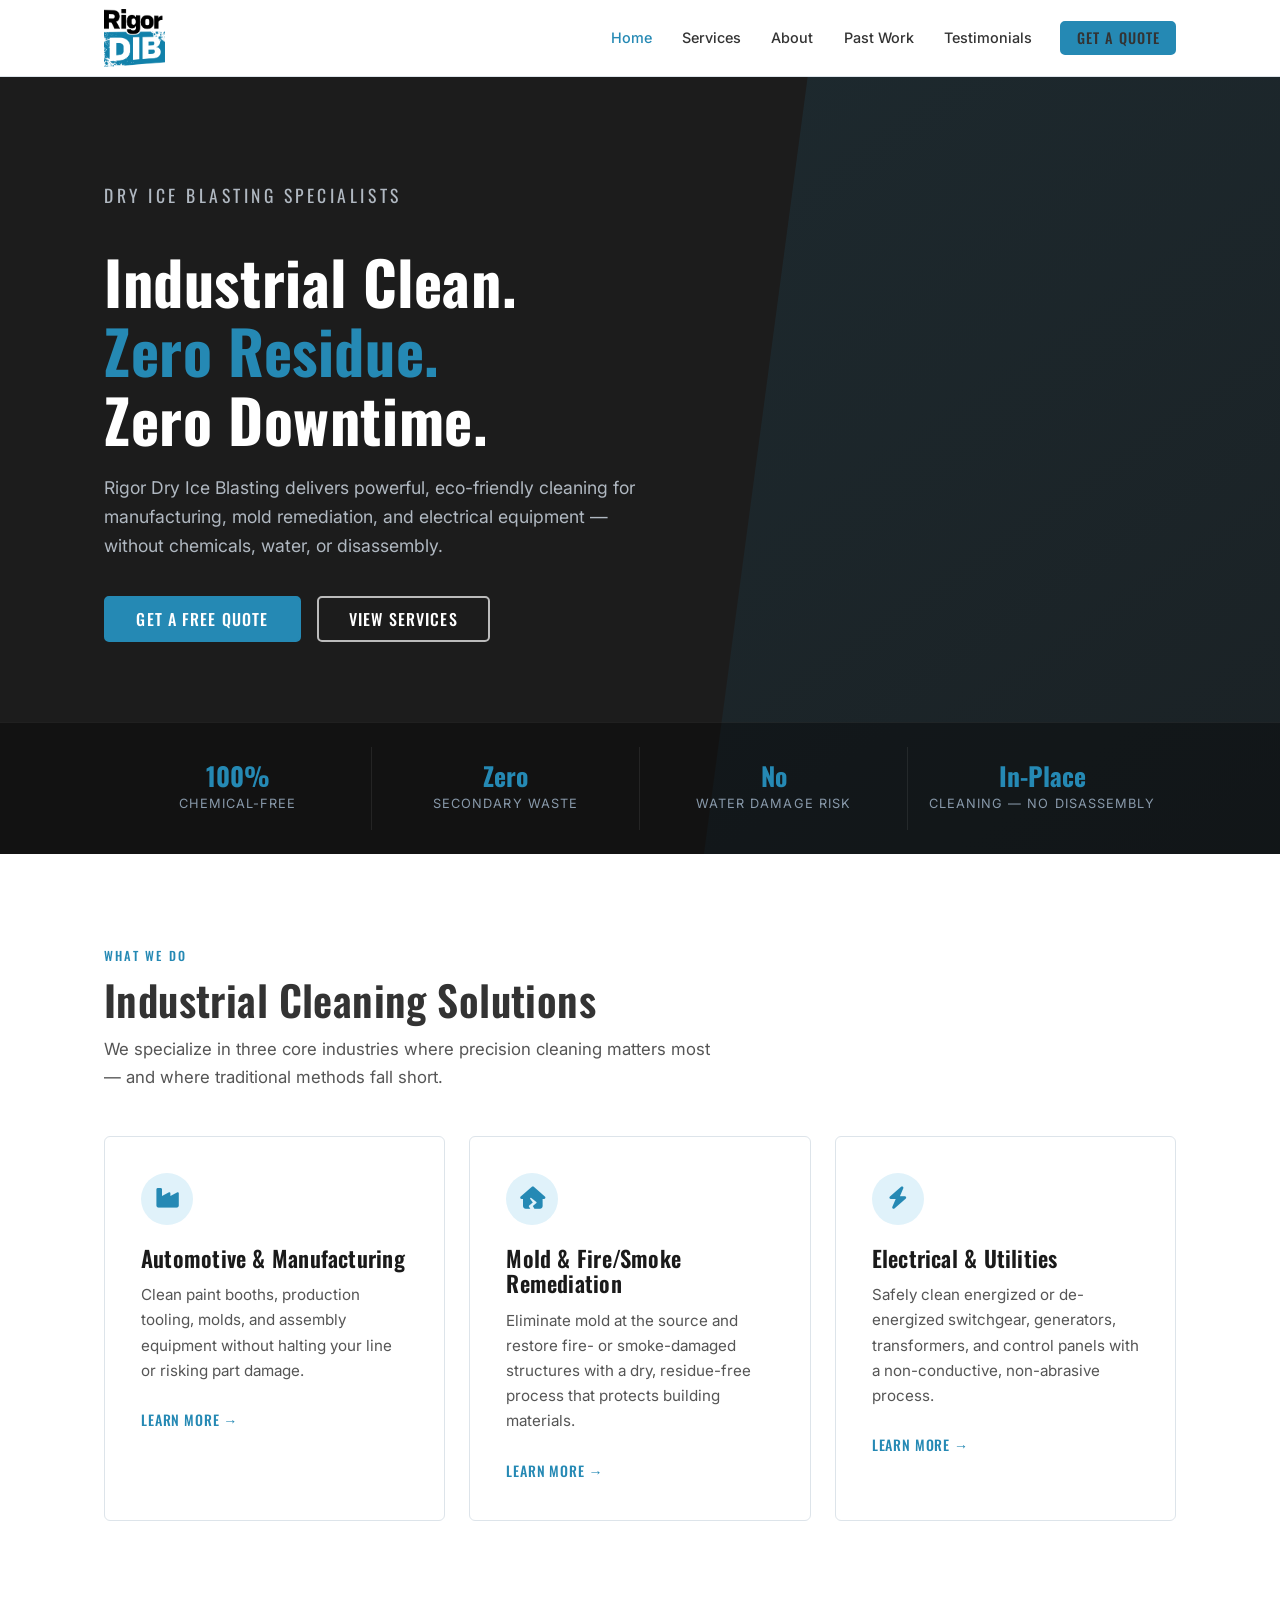
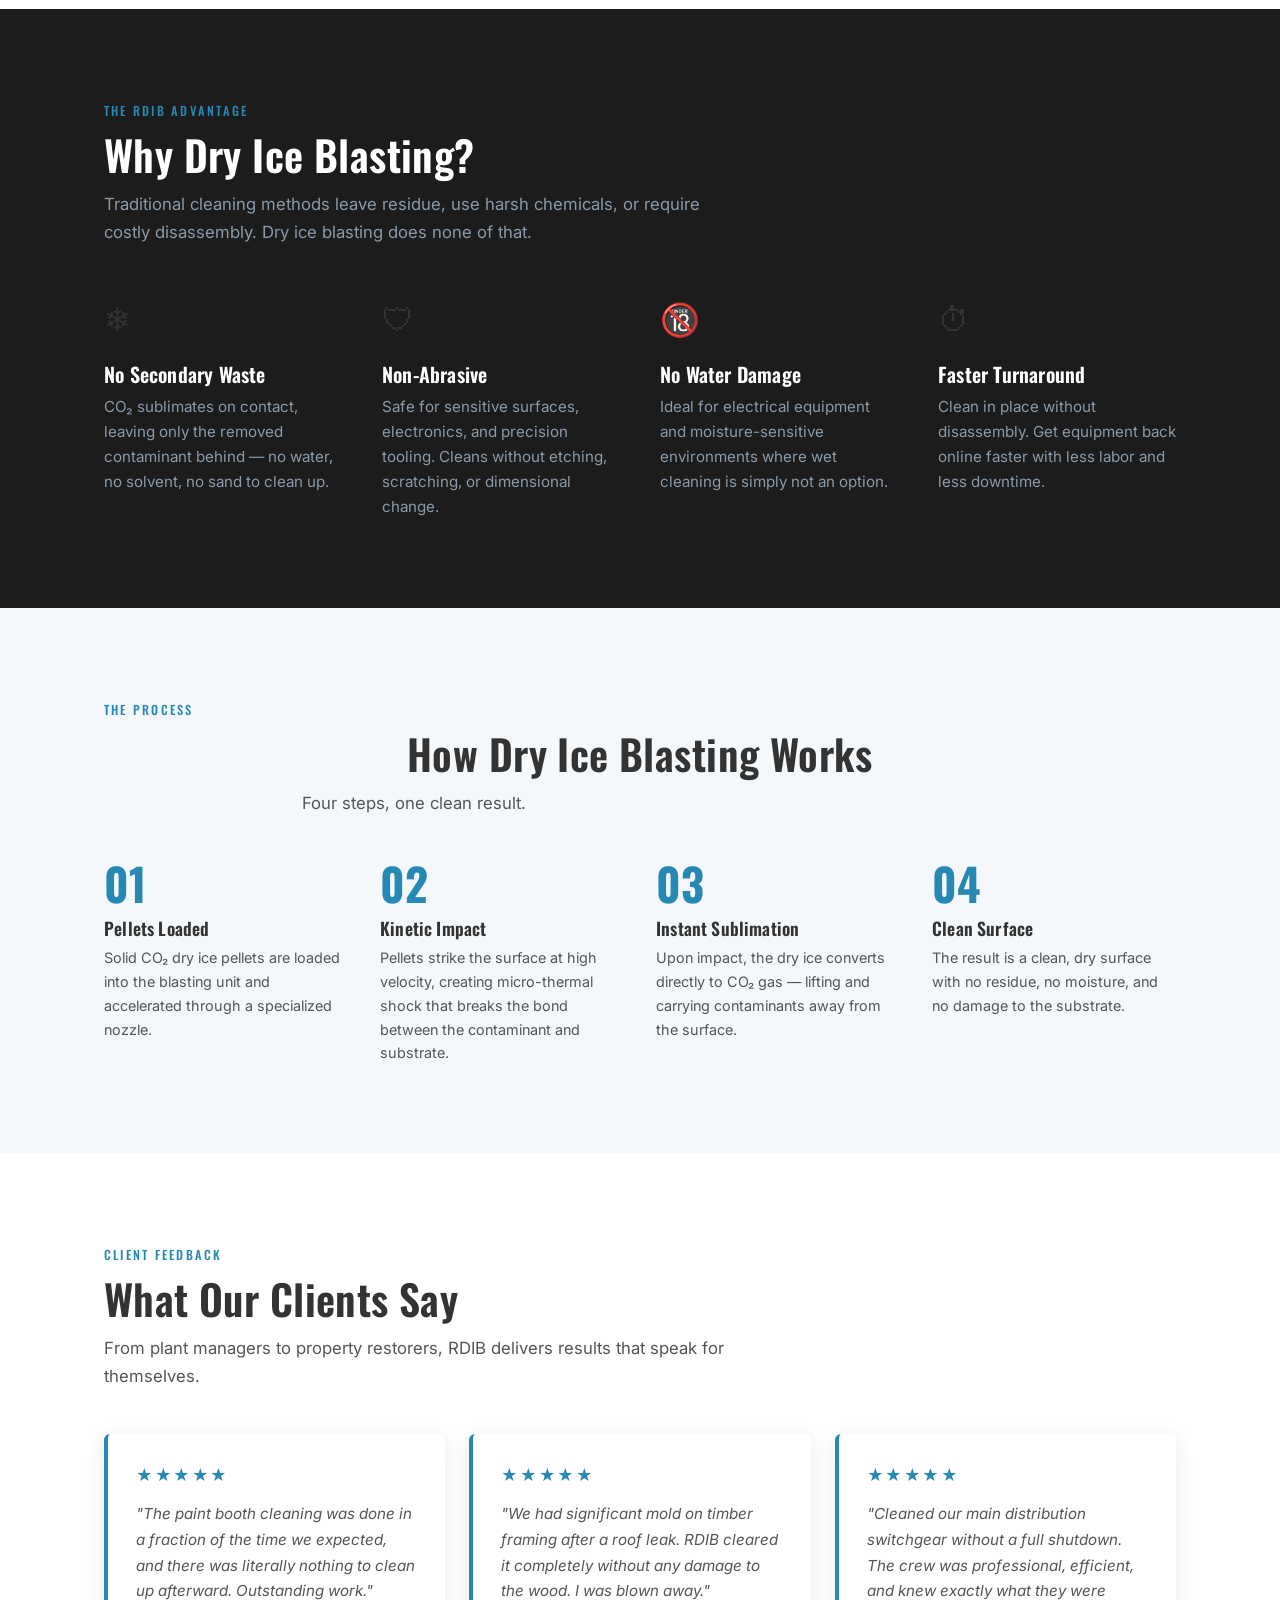
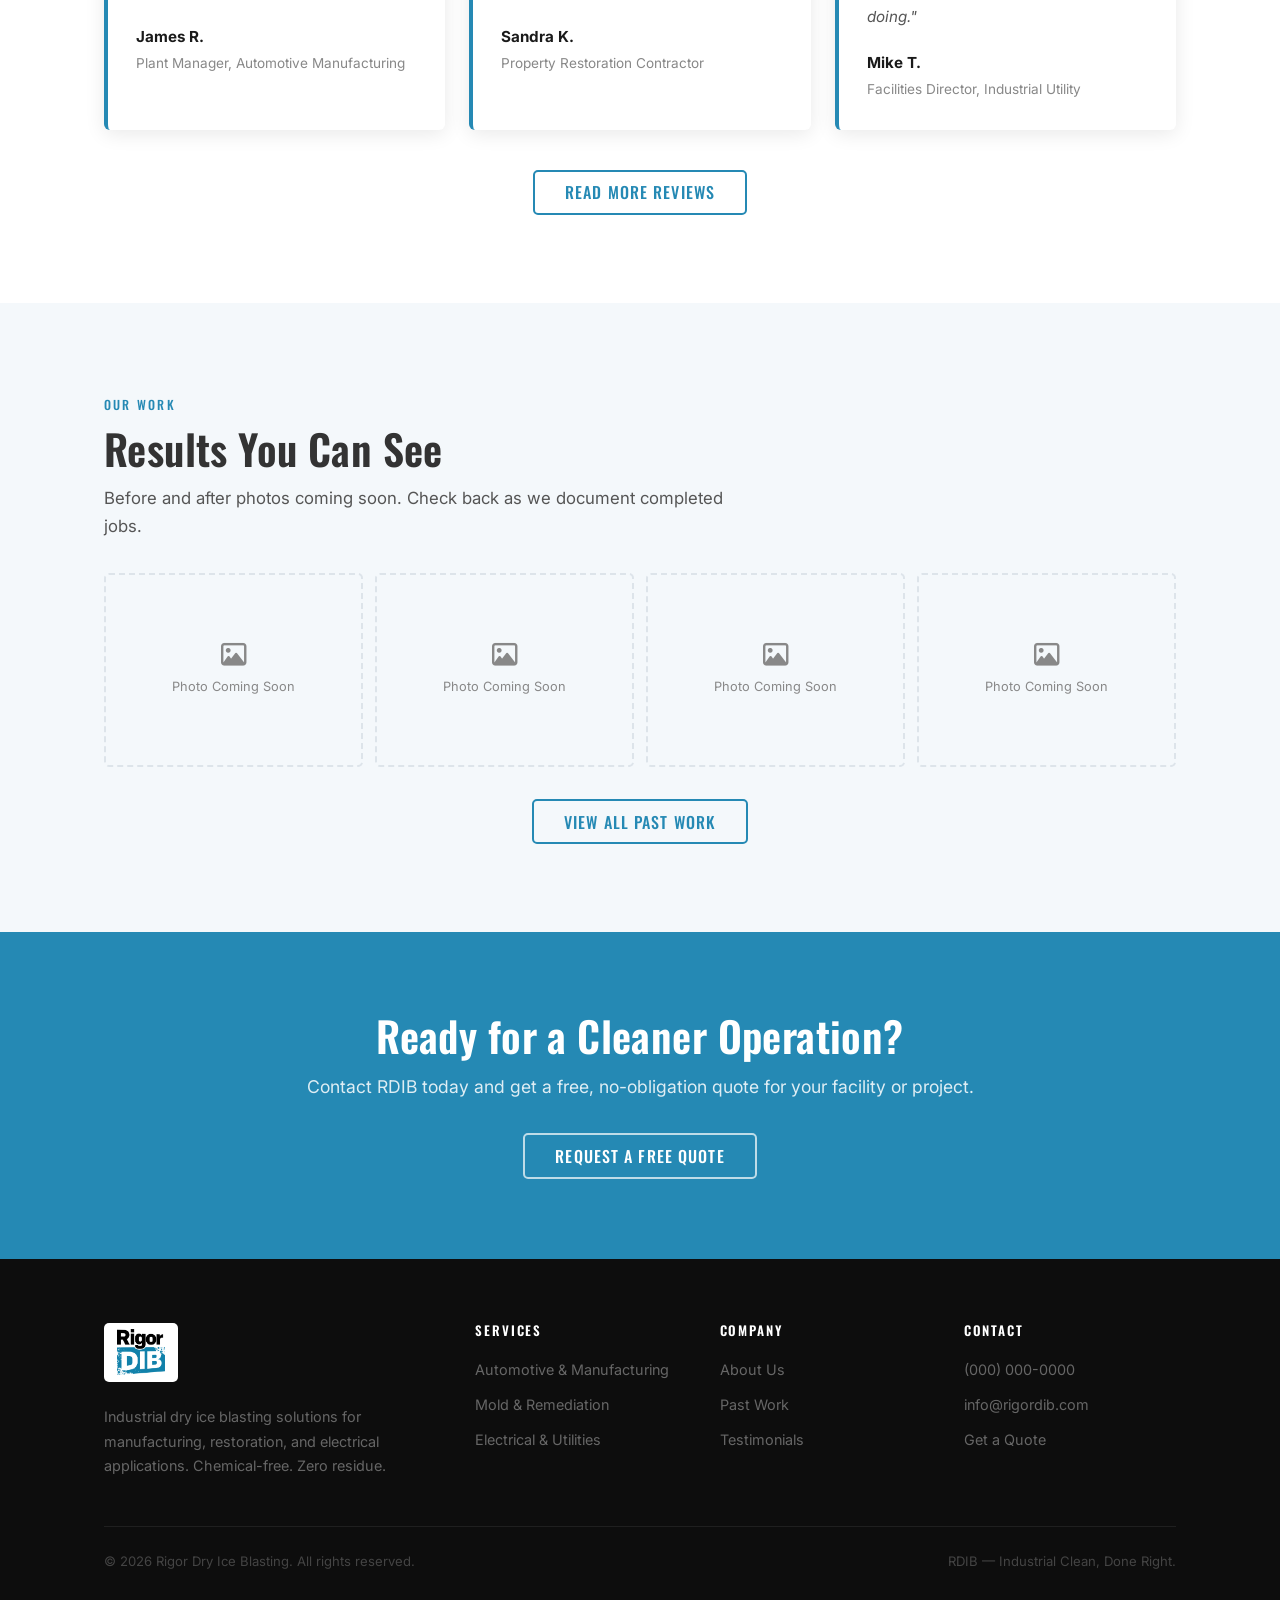
==== index.html @ 3ab209b8 "Initial commit — RigorDIB website" ====
<!DOCTYPE html>
<html lang="en">
<head>
  <meta charset="UTF-8" />
  <meta name="viewport" content="width=device-width, initial-scale=1.0" />
  <title>Rigor Dry Ice Blasting | Industrial &amp; Commercial Cleaning</title>
  <meta name="description" content="RigorDIB delivers professional dry ice blasting for automotive, mold remediation, and electrical applications. Chemical-free. No water. No downtime." />
  <link rel="stylesheet" href="css/styles.css" />
  <link rel="stylesheet" href="https://cdnjs.cloudflare.com/ajax/libs/font-awesome/6.5.0/css/all.min.css" />
</head>
<body>

  <!-- ── Header ─────────────────────────────────────────── -->
  <header>
    <div class="container">
      <div class="header-inner">
        <a href="index.html" class="logo">
          <img src="images/RDIB full color transparent.png" alt="Rigor Dry Ice Blasting" />
        </a>
        <button class="nav-toggle" aria-label="Open navigation" aria-expanded="false">
          <span></span><span></span><span></span>
        </button>
        <nav class="nav-links">
          <a href="index.html">Home</a>
          <a href="services.html">Services</a>
          <a href="about.html">About</a>
          <a href="past-work.html">Past Work</a>
          <a href="testimonials.html">Testimonials</a>
          <a href="contact.html" class="btn btn-primary">Get a Quote</a>
        </nav>
      </div>
    </div>
  </header>

  <main>

    <!-- ── Hero ───────────────────────────────────────────── -->
    <section class="hero">
      <div class="hero-shape"></div>
      <div class="hero-body">
        <div class="container">
          <p class="hero-label">Dry Ice Blasting Specialists</p>
          <h1>Industrial Clean.<br /><span>Zero Residue.</span><br />Zero Downtime.</h1>
          <p>Rigor Dry Ice Blasting delivers powerful, eco-friendly cleaning for manufacturing, mold remediation, and electrical equipment &mdash; without chemicals, water, or disassembly.</p>
          <div class="hero-actions">
            <a href="contact.html" class="btn btn-primary">Get a Free Quote</a>
            <a href="services.html" class="btn btn-outline">View Services</a>
          </div>
        </div>
      </div>
      <div class="hero-stats">
        <div class="container">
          <div class="stats-row">
            <div class="stat"><strong>100%</strong><span>Chemical-Free</span></div>
            <div class="stat"><strong>Zero</strong><span>Secondary Waste</span></div>
            <div class="stat"><strong>No</strong><span>Water Damage Risk</span></div>
            <div class="stat"><strong>In-Place</strong><span>Cleaning — No Disassembly</span></div>
          </div>
        </div>
      </div>
    </section>

    <!-- ── Services overview ──────────────────────────────── -->
    <section class="section">
      <div class="container">
        <p class="label">What We Do</p>
        <h2 class="section-head">Industrial Cleaning Solutions</h2>
        <p class="section-lead">We specialize in three core industries where precision cleaning matters most — and where traditional methods fall short.</p>
        <div class="services-grid">

          <div class="service-card">
            <div class="card-icon"><i class="fa-solid fa-industry"></i></div>
            <h3>Automotive &amp; Manufacturing</h3>
            <p>Clean paint booths, production tooling, molds, and assembly equipment without halting your line or risking part damage.</p>
            <a href="services.html#automotive" class="card-link">Learn more &rarr;</a>
          </div>

          <div class="service-card">
            <div class="card-icon"><i class="fa-solid fa-house-crack"></i></div>
            <h3>Mold &amp; Fire/Smoke Remediation</h3>
            <p>Eliminate mold at the source and restore fire- or smoke-damaged structures with a dry, residue-free process that protects building materials.</p>
            <a href="services.html#mold" class="card-link">Learn more &rarr;</a>
          </div>

          <div class="service-card">
            <div class="card-icon"><i class="fa-solid fa-bolt"></i></div>
            <h3>Electrical &amp; Utilities</h3>
            <p>Safely clean energized or de-energized switchgear, generators, transformers, and control panels with a non-conductive, non-abrasive process.</p>
            <a href="services.html#electrical" class="card-link">Learn more &rarr;</a>
          </div>

        </div>
      </div>
    </section>

    <!-- ── Why dry ice blasting (dark) ───────────────────── -->
    <section class="section section-dark">
      <div class="container">
        <p class="label">The RDIB Advantage</p>
        <h2 class="section-head white-text" style="color:#fff; margin-bottom:0.75rem;">Why Dry Ice Blasting?</h2>
        <p class="section-lead" style="color:#8a9aaa; margin-bottom:3rem;">Traditional cleaning methods leave residue, use harsh chemicals, or require costly disassembly. Dry ice blasting does none of that.</p>
        <div class="why-grid">
          <div class="why-item">
            <div class="icon">&#10052;</div>
            <h3>No Secondary Waste</h3>
            <p>CO&#8322; sublimates on contact, leaving only the removed contaminant behind &mdash; no water, no solvent, no sand to clean up.</p>
          </div>
          <div class="why-item">
            <div class="icon">&#128737;</div>
            <h3>Non-Abrasive</h3>
            <p>Safe for sensitive surfaces, electronics, and precision tooling. Cleans without etching, scratching, or dimensional change.</p>
          </div>
          <div class="why-item">
            <div class="icon">&#128286;</div>
            <h3>No Water Damage</h3>
            <p>Ideal for electrical equipment and moisture-sensitive environments where wet cleaning is simply not an option.</p>
          </div>
          <div class="why-item">
            <div class="icon">&#9201;</div>
            <h3>Faster Turnaround</h3>
            <p>Clean in place without disassembly. Get equipment back online faster with less labor and less downtime.</p>
          </div>
        </div>
      </div>
    </section>

    <!-- ── How it works ───────────────────────────────────── -->
    <section class="section section-alt">
      <div class="container">
        <p class="label center">The Process</p>
        <h2 class="section-head center">How Dry Ice Blasting Works</h2>
        <p class="section-lead center">Four steps, one clean result.</p>
        <div class="steps-grid">
          <div class="step">
            <h3>Pellets Loaded</h3>
            <p>Solid CO&#8322; dry ice pellets are loaded into the blasting unit and accelerated through a specialized nozzle.</p>
          </div>
          <div class="step">
            <h3>Kinetic Impact</h3>
            <p>Pellets strike the surface at high velocity, creating micro-thermal shock that breaks the bond between the contaminant and substrate.</p>
          </div>
          <div class="step">
            <h3>Instant Sublimation</h3>
            <p>Upon impact, the dry ice converts directly to CO&#8322; gas &mdash; lifting and carrying contaminants away from the surface.</p>
          </div>
          <div class="step">
            <h3>Clean Surface</h3>
            <p>The result is a clean, dry surface with no residue, no moisture, and no damage to the substrate.</p>
          </div>
        </div>
      </div>
    </section>

    <!-- ── Testimonials preview ───────────────────────────── -->
    <section class="section">
      <div class="container">
        <p class="label">Client Feedback</p>
        <h2 class="section-head">What Our Clients Say</h2>
        <p class="section-lead">From plant managers to property restorers, RDIB delivers results that speak for themselves.</p>
        <div class="testimonials-grid">

          <div class="testimonial-card">
            <div class="stars">&#9733;&#9733;&#9733;&#9733;&#9733;</div>
            <blockquote>"The paint booth cleaning was done in a fraction of the time we expected, and there was literally nothing to clean up afterward. Outstanding work."</blockquote>
            <div class="testimonial-author">
              <strong>James R.</strong>
              <span>Plant Manager, Automotive Manufacturing</span>
            </div>
          </div>

          <div class="testimonial-card">
            <div class="stars">&#9733;&#9733;&#9733;&#9733;&#9733;</div>
            <blockquote>"We had significant mold on timber framing after a roof leak. RDIB cleared it completely without any damage to the wood. I was blown away."</blockquote>
            <div class="testimonial-author">
              <strong>Sandra K.</strong>
              <span>Property Restoration Contractor</span>
            </div>
          </div>

          <div class="testimonial-card">
            <div class="stars">&#9733;&#9733;&#9733;&#9733;&#9733;</div>
            <blockquote>"Cleaned our main distribution switchgear without a full shutdown. The crew was professional, efficient, and knew exactly what they were doing."</blockquote>
            <div class="testimonial-author">
              <strong>Mike T.</strong>
              <span>Facilities Director, Industrial Utility</span>
            </div>
          </div>

        </div>
        <div style="text-align:center; margin-top:2.5rem;">
          <a href="testimonials.html" class="btn btn-outline-blue">Read More Reviews</a>
        </div>
      </div>
    </section>

    <!-- ── Past work preview ──────────────────────────────── -->
    <section class="section section-alt">
      <div class="container">
        <p class="label">Our Work</p>
        <h2 class="section-head">Results You Can See</h2>
        <p class="section-lead" style="margin-bottom:2rem;">Before and after photos coming soon. Check back as we document completed jobs.</p>
        <div class="gallery-preview">
          <div class="gallery-item"><span class="placeholder-label"><i class="fa-regular fa-image fa-2x" style="display:block;margin:0 auto 0.5rem;"></i>Photo Coming Soon</span></div>
          <div class="gallery-item"><span class="placeholder-label"><i class="fa-regular fa-image fa-2x" style="display:block;margin:0 auto 0.5rem;"></i>Photo Coming Soon</span></div>
          <div class="gallery-item"><span class="placeholder-label"><i class="fa-regular fa-image fa-2x" style="display:block;margin:0 auto 0.5rem;"></i>Photo Coming Soon</span></div>
          <div class="gallery-item"><span class="placeholder-label"><i class="fa-regular fa-image fa-2x" style="display:block;margin:0 auto 0.5rem;"></i>Photo Coming Soon</span></div>
        </div>
        <div style="text-align:center; margin-top:2rem;">
          <a href="past-work.html" class="btn btn-outline-blue">View All Past Work</a>
        </div>
      </div>
    </section>

    <!-- ── CTA banner ────────────────────────────────────── -->
    <section class="cta-banner">
      <div class="container">
        <h2>Ready for a Cleaner Operation?</h2>
        <p>Contact RDIB today and get a free, no-obligation quote for your facility or project.</p>
        <a href="contact.html" class="btn btn-outline">Request a Free Quote</a>
      </div>
    </section>

  </main>

  <!-- ── Footer ────────────────────────────────────────────── -->
  <footer>
    <div class="container">
      <div class="footer-grid">
        <div class="footer-brand">
          <div class="footer-logo-wrap">
            <img src="images/RDIB full color transparent.png" alt="RigorDIB" />
          </div>
          <p>Industrial dry ice blasting solutions for manufacturing, restoration, and electrical applications. Chemical-free. Zero residue.</p>
        </div>
        <div>
          <h4>Services</h4>
          <ul>
            <li><a href="services.html#automotive">Automotive &amp; Manufacturing</a></li>
            <li><a href="services.html#mold">Mold &amp; Remediation</a></li>
            <li><a href="services.html#electrical">Electrical &amp; Utilities</a></li>
          </ul>
        </div>
        <div>
          <h4>Company</h4>
          <ul>
            <li><a href="about.html">About Us</a></li>
            <li><a href="past-work.html">Past Work</a></li>
            <li><a href="testimonials.html">Testimonials</a></li>
          </ul>
        </div>
        <div>
          <h4>Contact</h4>
          <ul>
            <li><a href="tel:+10000000000">(000) 000-0000</a></li>
            <li><a href="mailto:info@rigordib.com">info@rigordib.com</a></li>
            <li><a href="contact.html">Get a Quote</a></li>
          </ul>
        </div>
      </div>
      <div class="footer-bottom">
        <p>&copy; 2026 Rigor Dry Ice Blasting. All rights reserved.</p>
        <p>RDIB &mdash; Industrial Clean, Done Right.</p>
      </div>
    </div>
  </footer>

  <script src="js/main.js"></script>
</body>
</html>
---- css/styles.css ----
@import url('https://fonts.googleapis.com/css2?family=Oswald:wght@400;500;600;700&family=Inter:wght@400;500;600&display=swap');

/* ── Variables ─────────────────────────────────────────────── */
:root {
  --blue:       #2589B4;
  --blue-dark:  #1a6e96;
  --blue-light: #e0f2fa;
  --black:      #0d0d0d;
  --dark:       #1c1c1c;
  --gray-900:   #1a1a1a;
  --gray-700:   #333;
  --gray-500:   #555;
  --gray-400:   #888;
  --gray-100:   #f4f8fb;
  --border:     #dde4ea;
  --white:      #fff;
  --radius:     5px;
  --shadow:     0 4px 20px rgba(0,0,0,0.09);
  --transition: 0.2s ease;
}

/* ── Reset ──────────────────────────────────────────────────── */
*, *::before, *::after { box-sizing: border-box; margin: 0; padding: 0; }
html { scroll-behavior: smooth; }
body { font-family: 'Inter', sans-serif; color: var(--gray-700); background: var(--white); line-height: 1.65; }
img { max-width: 100%; display: block; }
a { color: inherit; text-decoration: none; }
ul { list-style: none; }

/* ── Typography ─────────────────────────────────────────────── */
h1, h2, h3, h4, h5 { font-family: 'Oswald', sans-serif; line-height: 1.15; letter-spacing: 0.01em; }
h1 { font-size: clamp(2.2rem, 5vw, 3.75rem); font-weight: 700; }
h2 { font-size: clamp(1.7rem, 3.5vw, 2.6rem); font-weight: 600; }
h3 { font-size: 1.4rem; font-weight: 600; }
h4 { font-size: 1rem; font-weight: 600; }
p  { font-size: 1rem; color: var(--gray-500); }

/* ── Layout ─────────────────────────────────────────────────── */
.container { max-width: 1120px; margin: 0 auto; padding: 0 1.5rem; }
.section    { padding: 5.5rem 0; }
.section-alt  { background: var(--gray-100); }
.section-dark { background: var(--dark); }

/* ── Section labels / headings ──────────────────────────────── */
.label {
  display: inline-block;
  font-family: 'Oswald', sans-serif;
  font-size: 0.78rem;
  font-weight: 500;
  letter-spacing: 0.18em;
  text-transform: uppercase;
  color: var(--blue);
  margin-bottom: 0.6rem;
}
.section-head { margin-bottom: 0.75rem; }
.section-lead { font-size: 1.05rem; max-width: 620px; margin-bottom: 2.75rem; }
.center { text-align: center; }
.center .section-lead { margin-inline: auto; }
.white-text { color: var(--white); }
.white-text p, .white-text .label { color: rgba(255,255,255,0.6); }
.white-text .label { color: var(--blue); }

/* ── Buttons ────────────────────────────────────────────────── */
.btn {
  display: inline-block;
  padding: 0.8rem 1.9rem;
  border-radius: var(--radius);
  font-family: 'Oswald', sans-serif;
  font-size: 1rem;
  font-weight: 500;
  letter-spacing: 0.07em;
  text-transform: uppercase;
  cursor: pointer;
  transition: background var(--transition), color var(--transition), border-color var(--transition);
  border: 2px solid transparent;
  line-height: 1;
}
.btn-primary   { background: var(--blue);  color: var(--white); border-color: var(--blue); }
.btn-primary:hover { background: var(--blue-dark); border-color: var(--blue-dark); }
.btn-outline   { background: transparent; color: var(--white); border-color: rgba(255,255,255,0.7); }
.btn-outline:hover { background: var(--white); color: var(--blue); border-color: var(--white); }
.btn-outline-blue { background: transparent; color: var(--blue); border-color: var(--blue); }
.btn-outline-blue:hover { background: var(--blue); color: var(--white); }

/* ── Header ─────────────────────────────────────────────────── */
header {
  position: sticky;
  top: 0;
  z-index: 200;
  background: var(--white);
  border-bottom: 1px solid var(--border);
  transition: box-shadow var(--transition);
}
header.scrolled { box-shadow: 0 2px 18px rgba(0,0,0,0.1); }
.header-inner {
  display: flex;
  align-items: center;
  justify-content: space-between;
  height: 76px;
}
.logo img { height: 58px; width: auto; }

.nav-links { display: flex; align-items: center; gap: 0.1rem; }
.nav-links a {
  padding: 0.5rem 0.9rem;
  font-size: 0.9rem;
  font-weight: 500;
  color: var(--gray-700);
  transition: color var(--transition);
  white-space: nowrap;
}
.nav-links a:hover, .nav-links a.active { color: var(--blue); }
.nav-links .btn { margin-left: 0.75rem; }

.nav-toggle {
  display: none;
  background: none;
  border: none;
  cursor: pointer;
  padding: 0.5rem;
  flex-direction: column;
  gap: 5px;
}
.nav-toggle span {
  display: block;
  width: 26px;
  height: 2px;
  background: var(--dark);
  border-radius: 2px;
  transition: var(--transition);
}

/* ── Hero ───────────────────────────────────────────────────── */
.hero {
  background: var(--dark);
  color: var(--white);
  position: relative;
  overflow: hidden;
}
.hero-body { padding: 6.5rem 0 5rem; position: relative; z-index: 1; }
.hero-label {
  font-family: 'Oswald', sans-serif;
  font-size: 0.8rem;
  letter-spacing: 0.2em;
  text-transform: uppercase;
  color: var(--blue);
  margin-bottom: 1rem;
}
.hero h1 { color: var(--white); margin-bottom: 1.25rem; }
.hero h1 span { color: var(--blue); }
.hero p { font-size: 1.1rem; color: #b0b8c1; max-width: 560px; margin-bottom: 2.25rem; }
.hero-actions { display: flex; gap: 1rem; flex-wrap: wrap; }

.hero-shape {
  position: absolute;
  top: 0; right: 0; bottom: 0;
  width: 45%;
  background: linear-gradient(145deg, var(--blue) 0%, #0f4a66 100%);
  clip-path: polygon(18% 0, 100% 0, 100% 100%, 0% 100%);
  opacity: 0.12;
  pointer-events: none;
}

.hero-stats {
  background: rgba(0,0,0,0.35);
  border-top: 1px solid rgba(255,255,255,0.06);
  position: relative;
  z-index: 1;
}
.stats-row {
  display: grid;
  grid-template-columns: repeat(4, 1fr);
  padding: 1.5rem 0;
}
.stat {
  display: flex;
  flex-direction: column;
  align-items: center;
  padding: 1rem;
  border-right: 1px solid rgba(255,255,255,0.08);
  text-align: center;
}
.stat:last-child { border-right: none; }
.stat strong {
  font-family: 'Oswald', sans-serif;
  font-size: 1.6rem;
  font-weight: 700;
  color: var(--blue);
  line-height: 1;
  margin-bottom: 0.3rem;
}
.stat span { font-size: 0.8rem; color: #8899aa; text-transform: uppercase; letter-spacing: 0.08em; }

/* ── Diagonal section divider ───────────────────────────────── */
.section-diag {
  position: relative;
}
.section-diag::after {
  content: '';
  position: absolute;
  bottom: -2px; left: 0; right: 0;
  height: 60px;
  background: var(--white);
  clip-path: polygon(0 100%, 100% 0, 100% 100%);
}
.section-diag-alt::after { background: var(--gray-100); }
.section-diag-dark::after { background: var(--dark); }

/* ── Service cards (homepage) ───────────────────────────────── */
.services-grid {
  display: grid;
  grid-template-columns: repeat(auto-fit, minmax(300px, 1fr));
  gap: 1.5rem;
}
.service-card {
  background: var(--white);
  border: 1px solid var(--border);
  border-radius: 6px;
  padding: 2.25rem;
  transition: box-shadow var(--transition), border-color var(--transition), transform var(--transition);
}
.service-card:hover {
  box-shadow: var(--shadow);
  border-color: var(--blue);
  transform: translateY(-2px);
}
.card-icon {
  width: 52px; height: 52px;
  background: var(--blue-light);
  border-radius: 50%;
  display: flex; align-items: center; justify-content: center;
  margin-bottom: 1.25rem;
  color: var(--blue);
  font-size: 1.4rem;
}
.service-card h3 { margin-bottom: 0.75rem; color: var(--gray-900); }
.service-card p  { font-size: 0.95rem; margin-bottom: 1.5rem; }
.card-link {
  font-family: 'Oswald', sans-serif;
  font-size: 0.88rem;
  font-weight: 500;
  letter-spacing: 0.06em;
  color: var(--blue);
  text-transform: uppercase;
}
.card-link:hover { text-decoration: underline; }

/* ── Why section (dark) ─────────────────────────────────────── */
.why-grid {
  display: grid;
  grid-template-columns: repeat(auto-fit, minmax(230px, 1fr));
  gap: 2.5rem;
}
.why-item .icon { font-size: 2rem; margin-bottom: 1rem; }
.why-item h3 { font-size: 1.25rem; color: var(--white); margin-bottom: 0.5rem; }
.why-item p  { font-size: 0.95rem; color: #8a9aaa; }

/* ── Process steps ──────────────────────────────────────────── */
.steps-grid {
  display: grid;
  grid-template-columns: repeat(auto-fit, minmax(210px, 1fr));
  gap: 2rem;
  counter-reset: step;
}
.step { counter-increment: step; }
.step::before {
  content: counter(step, decimal-leading-zero);
  font-family: 'Oswald', sans-serif;
  font-size: 2.8rem;
  font-weight: 700;
  color: var(--blue);
  display: block;
  line-height: 1;
  margin-bottom: 0.75rem;
}
.step h3 { font-size: 1.1rem; margin-bottom: 0.5rem; }
.step p  { font-size: 0.9rem; }

/* ── Testimonials ───────────────────────────────────────────── */
.testimonials-grid {
  display: grid;
  grid-template-columns: repeat(auto-fit, minmax(290px, 1fr));
  gap: 1.5rem;
}
.testimonial-card {
  background: var(--white);
  border-radius: 6px;
  padding: 1.75rem;
  border-left: 4px solid var(--blue);
  box-shadow: var(--shadow);
}
.stars { color: var(--blue); font-size: 1rem; letter-spacing: 0.1em; margin-bottom: 0.75rem; }
.testimonial-card blockquote {
  font-size: 0.95rem;
  color: var(--gray-500);
  font-style: italic;
  margin-bottom: 1.25rem;
  line-height: 1.7;
}
.testimonial-author strong { display: block; font-size: 0.95rem; color: var(--gray-900); }
.testimonial-author span   { font-size: 0.85rem; color: var(--gray-400); }

/* ── Gallery preview / grid ─────────────────────────────────── */
.gallery-preview {
  display: grid;
  grid-template-columns: repeat(4, 1fr);
  gap: 0.75rem;
}
.gallery-full {
  display: grid;
  grid-template-columns: repeat(auto-fill, minmax(280px, 1fr));
  gap: 1rem;
}
.gallery-item {
  aspect-ratio: 4/3;
  background: var(--gray-100);
  border-radius: var(--radius);
  display: flex;
  align-items: center;
  justify-content: center;
  color: var(--gray-400);
  font-size: 0.85rem;
  border: 2px dashed var(--border);
  overflow: hidden;
  position: relative;
}
.gallery-item img { width: 100%; height: 100%; object-fit: cover; position: absolute; inset: 0; }
.gallery-item .placeholder-label { font-size: 0.8rem; text-align: center; padding: 1rem; }

/* ── CTA banner ─────────────────────────────────────────────── */
.cta-banner {
  background: var(--blue);
  padding: 5rem 0;
  text-align: center;
}
.cta-banner h2 { color: var(--white); margin-bottom: 0.75rem; }
.cta-banner p  { color: rgba(255,255,255,0.85); font-size: 1.1rem; margin-bottom: 2rem; }

/* ── Footer ─────────────────────────────────────────────────── */
footer {
  background: var(--black);
  color: #888;
  padding: 4rem 0 1.75rem;
}
.footer-grid {
  display: grid;
  grid-template-columns: 1.6fr 1fr 1fr 1fr;
  gap: 2rem;
  margin-bottom: 3rem;
}
.footer-logo-wrap {
  background: var(--white);
  display: inline-block;
  padding: 0.4rem 0.8rem;
  border-radius: var(--radius);
  margin-bottom: 1rem;
}
.footer-logo-wrap img { height: 46px; }
.footer-brand p { font-size: 0.9rem; line-height: 1.7; color: #666; }
footer h4 {
  font-family: 'Oswald', sans-serif;
  font-size: 0.82rem;
  letter-spacing: 0.14em;
  text-transform: uppercase;
  color: var(--white);
  margin-bottom: 1.1rem;
}
footer ul li { margin-bottom: 0.55rem; }
footer ul li a { font-size: 0.9rem; color: #666; transition: color var(--transition); }
footer ul li a:hover { color: var(--blue); }
.footer-bottom {
  border-top: 1px solid #1f1f1f;
  padding-top: 1.5rem;
  display: flex;
  justify-content: space-between;
  align-items: center;
  flex-wrap: wrap;
  gap: 0.5rem;
}
.footer-bottom p { font-size: 0.82rem; color: #444; }

/* ── Page hero ──────────────────────────────────────────────── */
.page-hero {
  background: var(--dark);
  color: var(--white);
  padding: 4.5rem 0 5rem;
  position: relative;
  overflow: hidden;
}
.page-hero::after {
  content: '';
  position: absolute;
  bottom: -1px; left: 0; right: 0;
  height: 50px;
  background: var(--white);
  clip-path: polygon(0 100%, 100% 0, 100% 100%);
}
.page-hero.alt-bg::after { background: var(--gray-100); }
.page-hero .label { color: var(--blue); }
.page-hero h1 { color: var(--white); margin-bottom: 0.75rem; }
.page-hero p  { color: #9aaabb; font-size: 1.1rem; max-width: 600px; }
.page-hero-shape {
  position: absolute;
  top: 0; right: 0; bottom: 0;
  width: 40%;
  background: linear-gradient(145deg, var(--blue) 0%, #0d3d54 100%);
  clip-path: polygon(25% 0, 100% 0, 100% 100%, 0% 100%);
  opacity: 0.1;
  pointer-events: none;
}

/* ── Services detail page ───────────────────────────────────── */
.service-block {
  display: grid;
  grid-template-columns: 1fr 1fr;
  gap: 4rem;
  align-items: center;
  padding: 4rem 0;
  border-bottom: 1px solid var(--border);
}
.service-block:last-child { border-bottom: none; }
.service-block.flip .service-image { order: -1; }
.service-block ul li {
  padding: 0.45rem 0 0.45rem 1.6rem;
  position: relative;
  font-size: 0.95rem;
  color: var(--gray-500);
}
.service-block ul li::before {
  content: '';
  position: absolute;
  left: 0; top: 0.85rem;
  width: 8px; height: 8px;
  background: var(--blue);
  border-radius: 50%;
}
.service-block ul { margin: 1.25rem 0 1.75rem; }
.service-image {
  background: var(--gray-100);
  border-radius: 6px;
  aspect-ratio: 4/3;
  display: flex;
  flex-direction: column;
  align-items: center;
  justify-content: center;
  color: var(--gray-400);
  font-size: 0.85rem;
  border: 2px dashed var(--border);
  gap: 0.5rem;
}
.service-image i { font-size: 2.5rem; color: var(--border); }

/* ── About page ─────────────────────────────────────────────── */
.about-intro {
  display: grid;
  grid-template-columns: 1fr 1fr;
  gap: 5rem;
  align-items: center;
}
.about-image {
  background: var(--gray-100);
  border-radius: 6px;
  aspect-ratio: 4/3;
  display: flex;
  flex-direction: column;
  align-items: center;
  justify-content: center;
  color: var(--gray-400);
  font-size: 0.85rem;
  border: 2px dashed var(--border);
  gap: 0.5rem;
}
.about-image i { font-size: 2.5rem; color: var(--border); }
.values-grid {
  display: grid;
  grid-template-columns: repeat(auto-fit, minmax(220px, 1fr));
  gap: 1.5rem;
}
.value-card {
  padding: 1.75rem;
  border-top: 3px solid var(--blue);
  background: var(--white);
  border-radius: 0 0 var(--radius) var(--radius);
}
.value-card .icon { font-size: 1.5rem; margin-bottom: 0.75rem; }
.value-card h3 { font-size: 1.1rem; margin-bottom: 0.5rem; }
.value-card p  { font-size: 0.92rem; }

/* ── Contact page ───────────────────────────────────────────── */
.contact-grid {
  display: grid;
  grid-template-columns: 1fr 1.4fr;
  gap: 5rem;
  align-items: start;
}
.contact-info h3 { margin-bottom: 1.5rem; }
.contact-item {
  display: flex;
  gap: 1rem;
  align-items: flex-start;
  margin-bottom: 1.5rem;
}
.contact-item .icon {
  width: 42px; height: 42px;
  background: var(--blue-light);
  border-radius: 50%;
  display: flex; align-items: center; justify-content: center;
  color: var(--blue);
  font-size: 1rem;
  flex-shrink: 0;
}
.contact-item .text strong { display: block; font-size: 0.9rem; color: var(--gray-900); margin-bottom: 0.2rem; }
.contact-item .text span   { font-size: 0.9rem; color: var(--gray-500); }

.form-card {
  background: var(--white);
  border: 1px solid var(--border);
  border-radius: 8px;
  padding: 2.5rem;
  box-shadow: var(--shadow);
}
.form-card h3 { margin-bottom: 1.75rem; color: var(--gray-900); }
.form-group { margin-bottom: 1.25rem; }
.form-group label {
  display: block;
  font-size: 0.88rem;
  font-weight: 500;
  color: var(--gray-700);
  margin-bottom: 0.4rem;
}
.form-group input,
.form-group select,
.form-group textarea {
  width: 100%;
  padding: 0.75rem 1rem;
  border: 1px solid var(--border);
  border-radius: var(--radius);
  font-family: 'Inter', sans-serif;
  font-size: 0.95rem;
  color: var(--gray-900);
  background: var(--white);
  transition: border-color var(--transition);
  appearance: none;
}
.form-group input:focus,
.form-group select:focus,
.form-group textarea:focus { outline: none; border-color: var(--blue); box-shadow: 0 0 0 3px rgba(37,137,180,0.12); }
textarea { resize: vertical; min-height: 130px; }
.form-row { display: grid; grid-template-columns: 1fr 1fr; gap: 1rem; }

/* ── Testimonials page ──────────────────────────────────────── */
.testimonials-full {
  display: grid;
  grid-template-columns: repeat(auto-fill, minmax(300px, 1fr));
  gap: 1.75rem;
}

/* ── Past Work page ─────────────────────────────────────────── */
.filter-bar {
  display: flex;
  gap: 0.75rem;
  flex-wrap: wrap;
  margin-bottom: 2.5rem;
}
.filter-btn {
  padding: 0.5rem 1.25rem;
  border: 1px solid var(--border);
  border-radius: 99px;
  font-size: 0.88rem;
  font-weight: 500;
  cursor: pointer;
  background: var(--white);
  color: var(--gray-700);
  transition: all var(--transition);
  font-family: 'Inter', sans-serif;
}
.filter-btn:hover, .filter-btn.active {
  background: var(--blue);
  color: var(--white);
  border-color: var(--blue);
}

/* ── Responsive ─────────────────────────────────────────────── */
@media (max-width: 900px) {
  .footer-grid { grid-template-columns: 1fr 1fr; }
  .about-intro { grid-template-columns: 1fr; gap: 2.5rem; }
  .contact-grid { grid-template-columns: 1fr; gap: 3rem; }
  .service-block { grid-template-columns: 1fr; gap: 2rem; }
  .service-block.flip .service-image { order: 0; }
  .gallery-preview { grid-template-columns: repeat(2, 1fr); }
  .stats-row { grid-template-columns: repeat(2, 1fr); }
  .stat { border-right: none; border-bottom: 1px solid rgba(255,255,255,0.06); }
  .stat:nth-child(even) { border-right: none; }
}

@media (max-width: 680px) {
  .nav-links {
    display: none;
    position: absolute;
    top: 76px; left: 0; right: 0;
    background: var(--white);
    border-bottom: 1px solid var(--border);
    padding: 1rem 1.5rem 1.5rem;
    flex-direction: column;
    align-items: flex-start;
    gap: 0.25rem;
    box-shadow: 0 8px 20px rgba(0,0,0,0.08);
  }
  .nav-links.open { display: flex; }
  .nav-links .btn { margin-left: 0; margin-top: 0.5rem; width: 100%; text-align: center; }
  .nav-toggle { display: flex; }
  .hero-shape { display: none; }
  .section { padding: 4rem 0; }
  .stats-row { grid-template-columns: 1fr 1fr; }
  .form-row { grid-template-columns: 1fr; }
  .footer-grid { grid-template-columns: 1fr; }
  .footer-bottom { flex-direction: column; text-align: center; }
  .hero-actions { flex-direction: column; align-items: flex-start; }
}

@media (max-width: 480px) {
  .gallery-preview { grid-template-columns: 1fr 1fr; }
  .stats-row { grid-template-columns: 1fr; }
  .stat { border-right: none; border-bottom: 1px solid rgba(255,255,255,0.06); }
}
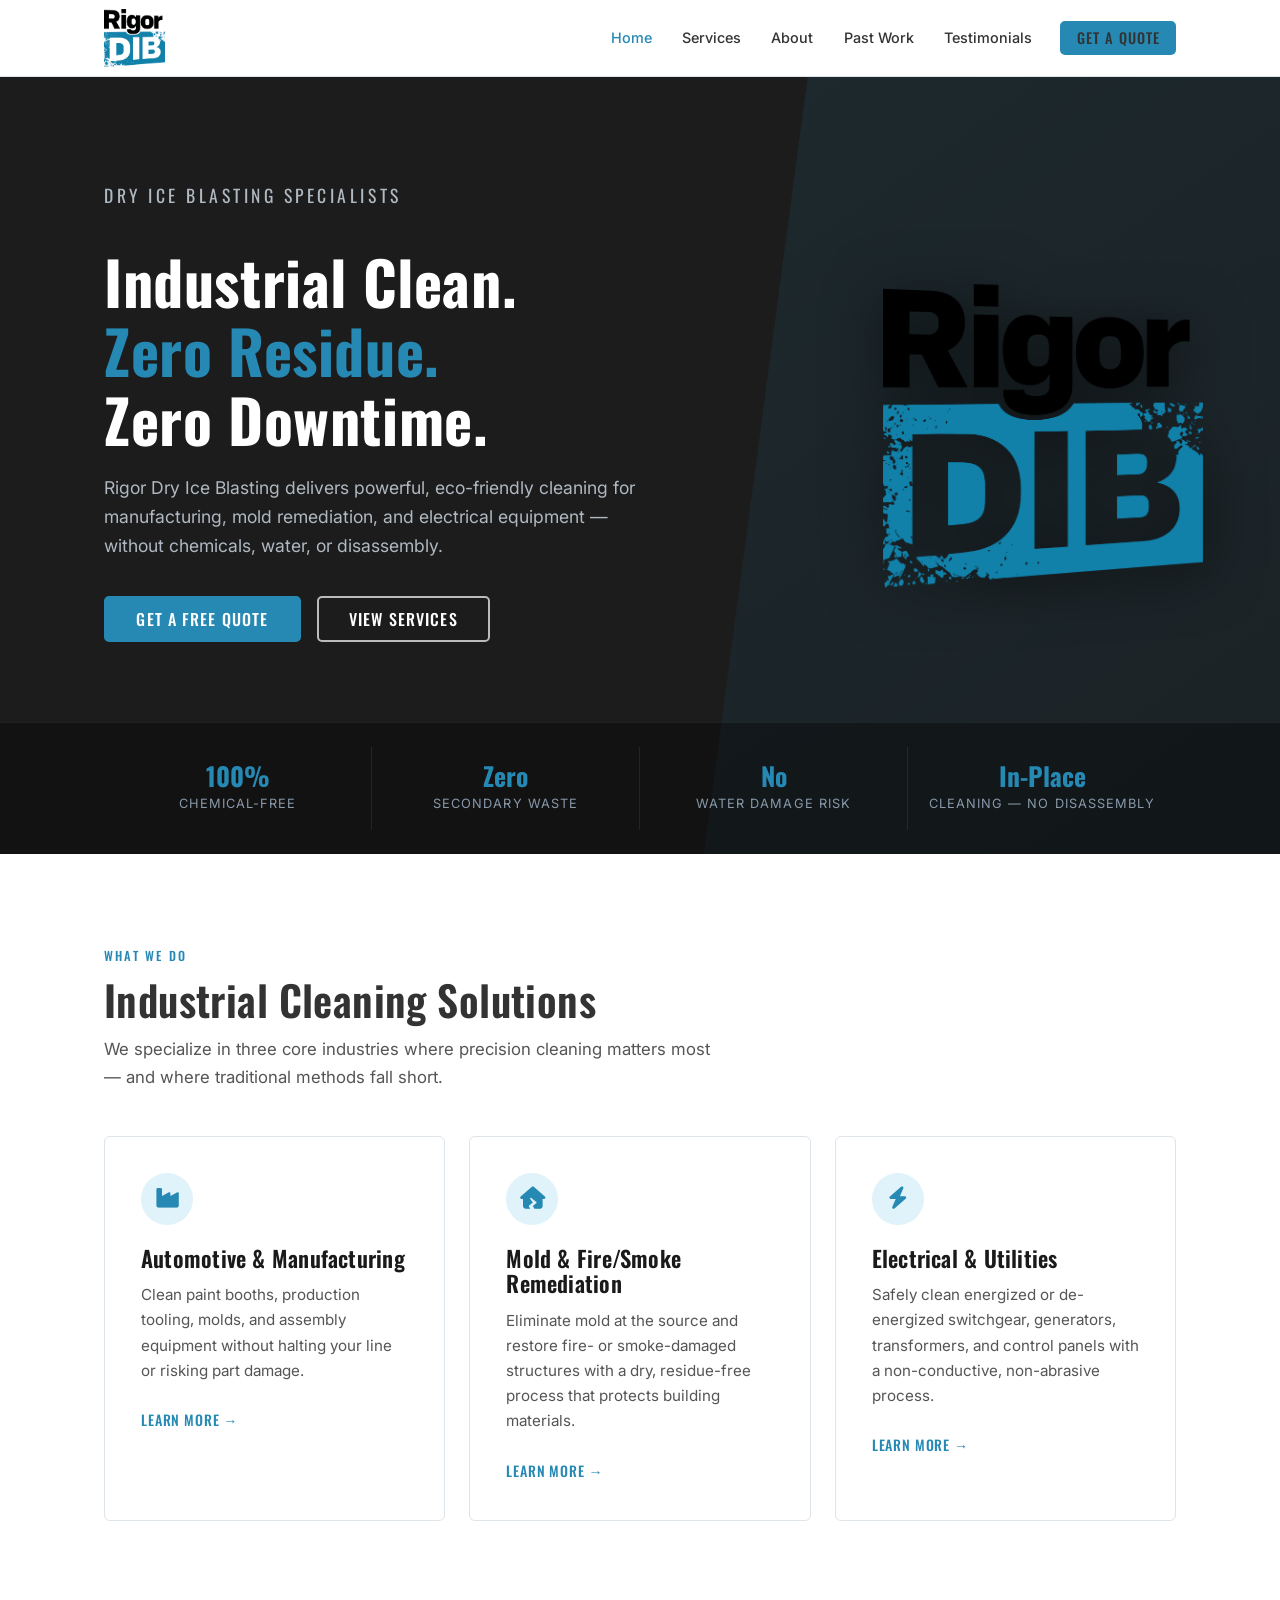
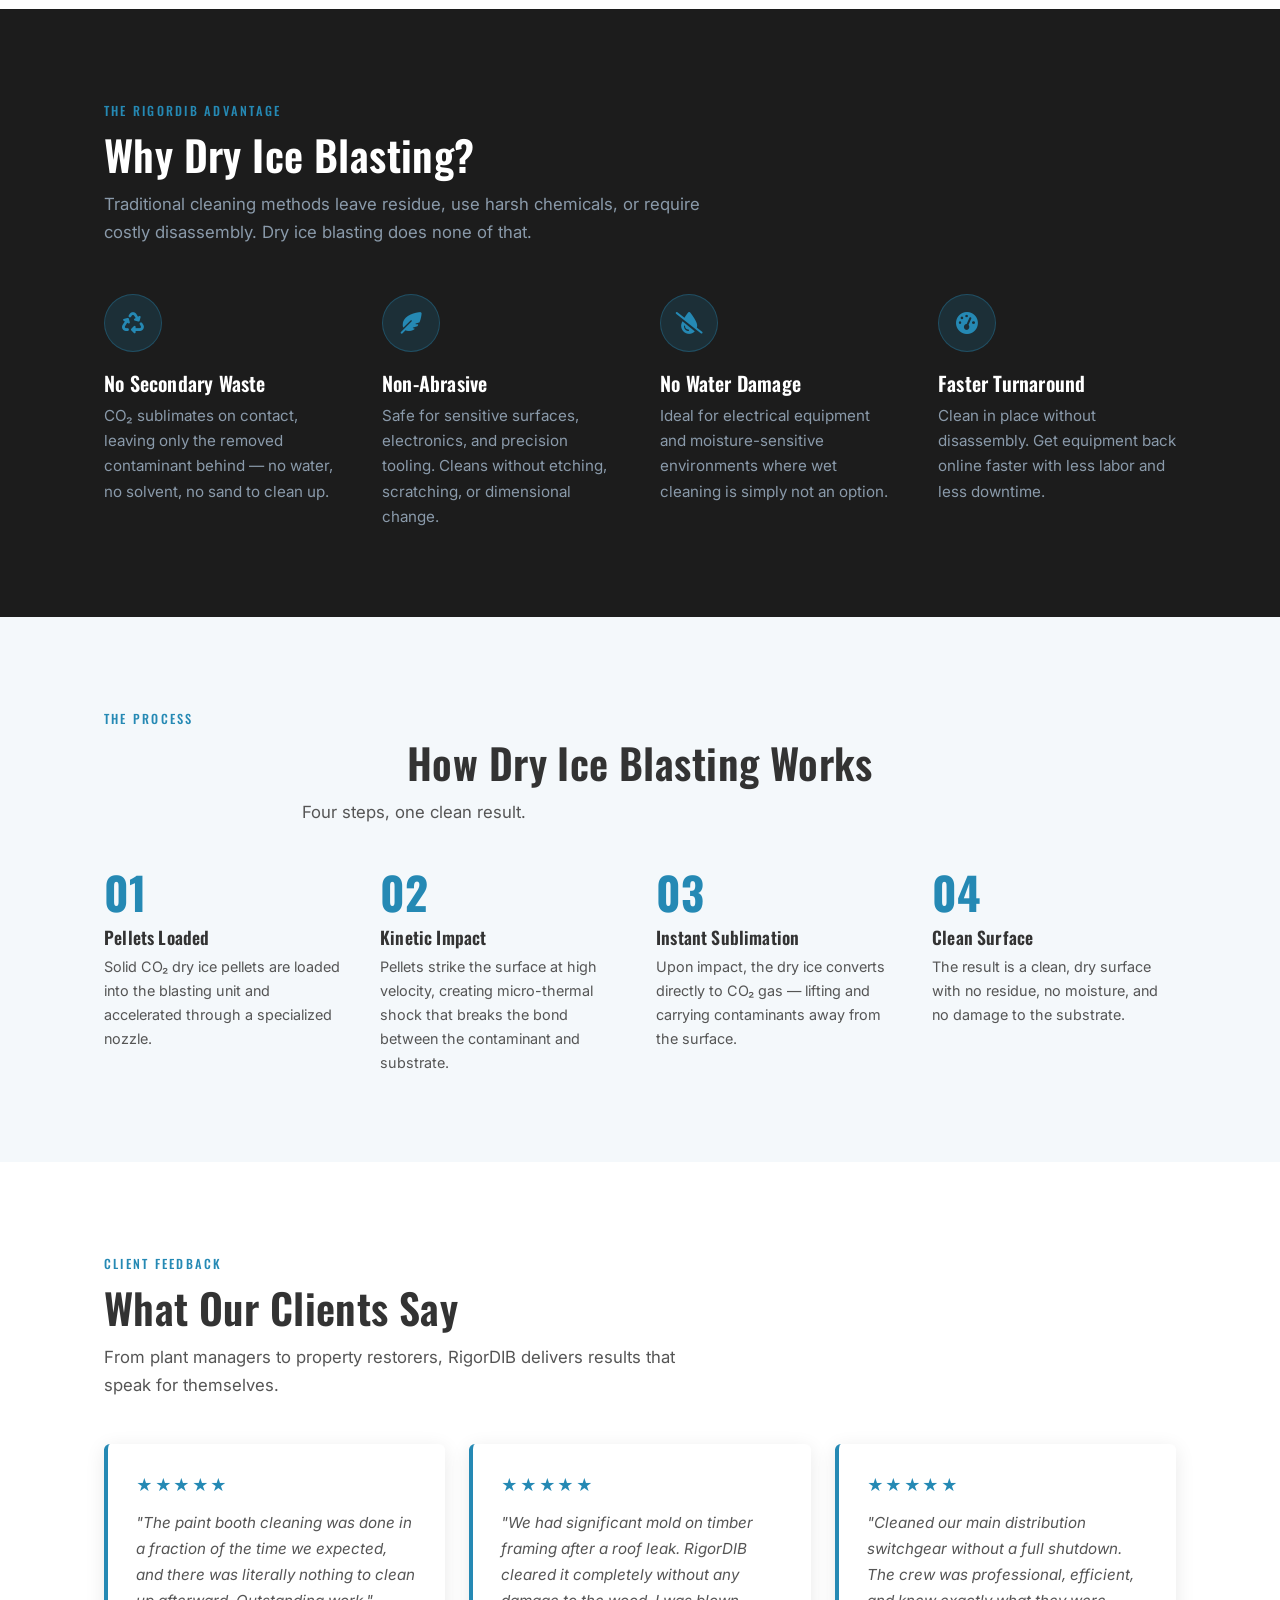
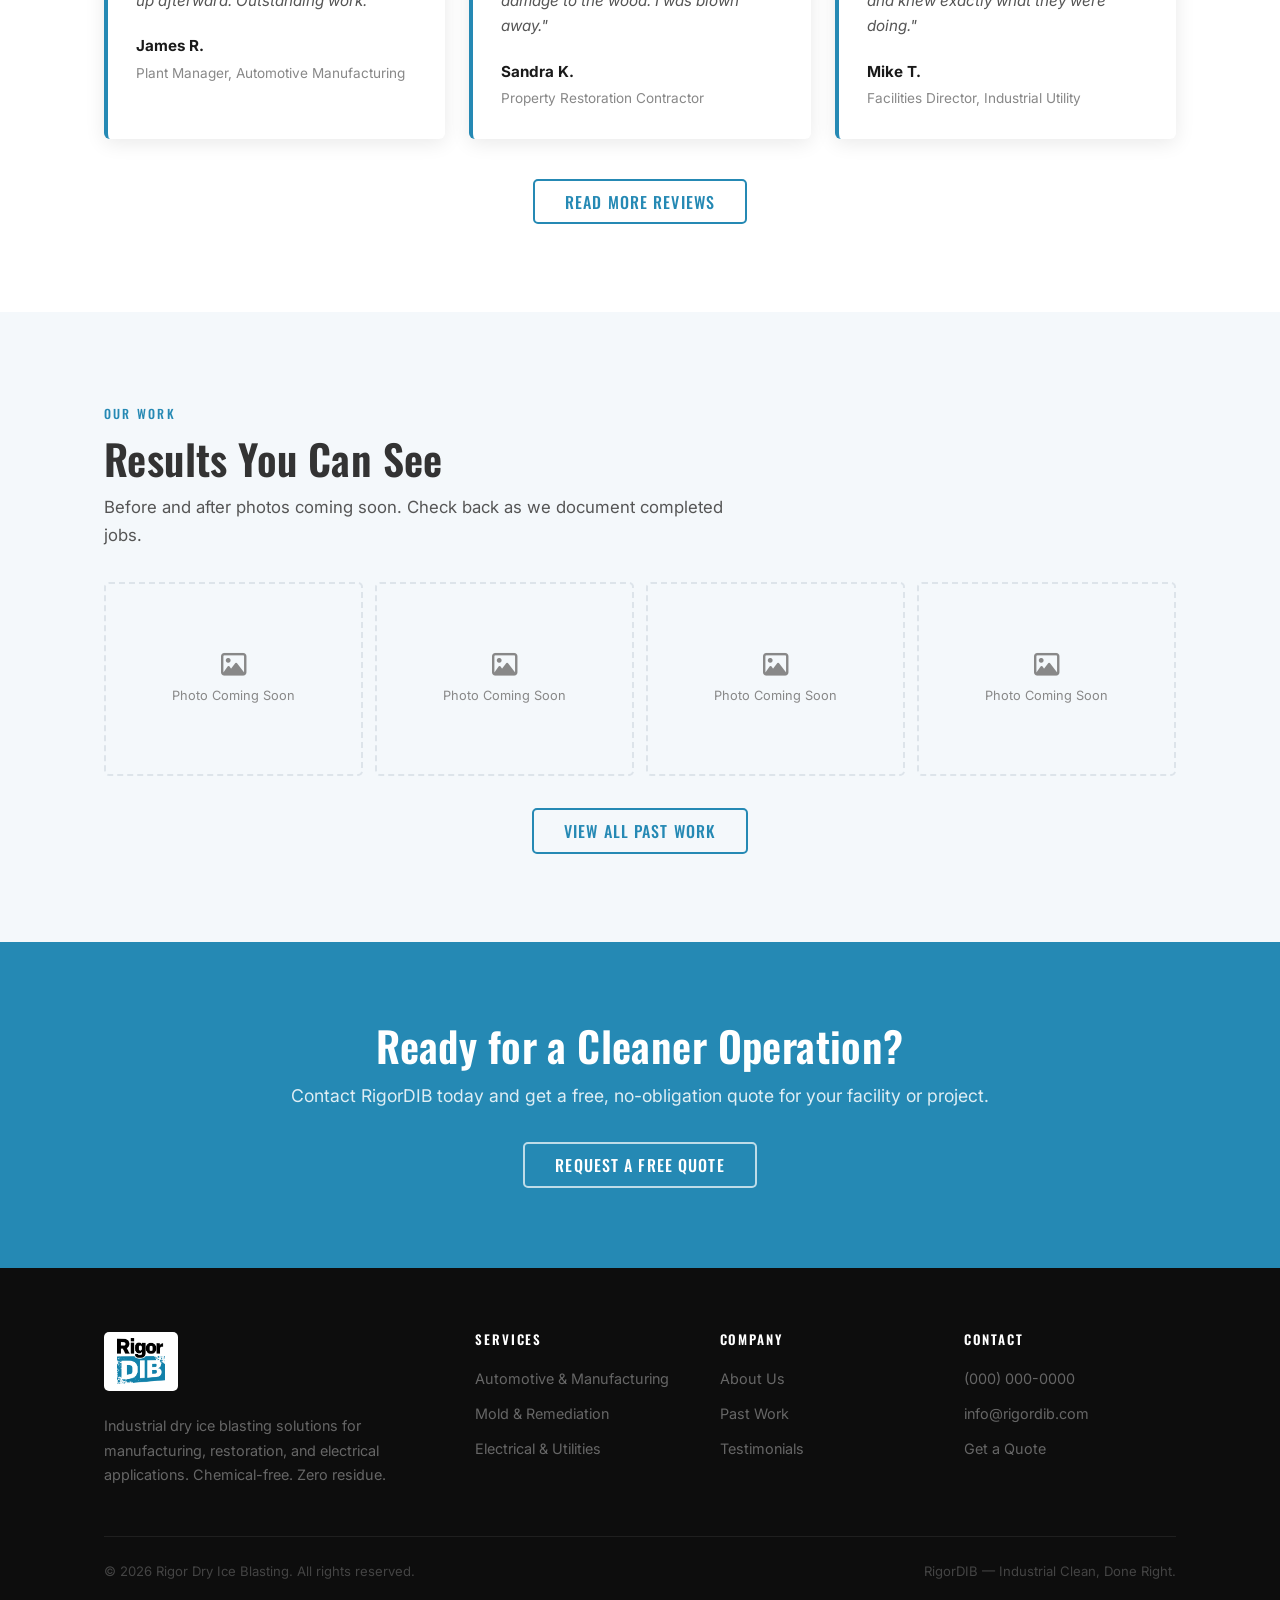
==== commit efc1c5f4: "Use RigorDIB throughout, upgrade why-section icons, add logo to hero" ====
--- a/index.html
+++ b/index.html
@@ -37,6 +37,9 @@
     <!-- ── Hero ───────────────────────────────────────────── -->
     <section class="hero">
       <div class="hero-shape"></div>
+      <div class="hero-logo" aria-hidden="true">
+        <img src="images/RDIB full color transparent.png" alt="" />
+      </div>
       <div class="hero-body">
         <div class="container">
           <p class="hero-label">Dry Ice Blasting Specialists</p>
@@ -96,27 +99,27 @@
     <!-- ── Why dry ice blasting (dark) ───────────────────── -->
     <section class="section section-dark">
       <div class="container">
-        <p class="label">The RDIB Advantage</p>
+        <p class="label">The RigorDIB Advantage</p>
         <h2 class="section-head white-text" style="color:#fff; margin-bottom:0.75rem;">Why Dry Ice Blasting?</h2>
         <p class="section-lead" style="color:#8a9aaa; margin-bottom:3rem;">Traditional cleaning methods leave residue, use harsh chemicals, or require costly disassembly. Dry ice blasting does none of that.</p>
         <div class="why-grid">
           <div class="why-item">
-            <div class="icon">&#10052;</div>
+            <div class="why-icon"><i class="fa-solid fa-recycle"></i></div>
             <h3>No Secondary Waste</h3>
             <p>CO&#8322; sublimates on contact, leaving only the removed contaminant behind &mdash; no water, no solvent, no sand to clean up.</p>
           </div>
           <div class="why-item">
-            <div class="icon">&#128737;</div>
+            <div class="why-icon"><i class="fa-solid fa-feather-pointed"></i></div>
             <h3>Non-Abrasive</h3>
             <p>Safe for sensitive surfaces, electronics, and precision tooling. Cleans without etching, scratching, or dimensional change.</p>
           </div>
           <div class="why-item">
-            <div class="icon">&#128286;</div>
+            <div class="why-icon"><i class="fa-solid fa-droplet-slash"></i></div>
             <h3>No Water Damage</h3>
             <p>Ideal for electrical equipment and moisture-sensitive environments where wet cleaning is simply not an option.</p>
           </div>
           <div class="why-item">
-            <div class="icon">&#9201;</div>
+            <div class="why-icon"><i class="fa-solid fa-gauge-high"></i></div>
             <h3>Faster Turnaround</h3>
             <p>Clean in place without disassembly. Get equipment back online faster with less labor and less downtime.</p>
           </div>
@@ -156,7 +159,7 @@
       <div class="container">
         <p class="label">Client Feedback</p>
         <h2 class="section-head">What Our Clients Say</h2>
-        <p class="section-lead">From plant managers to property restorers, RDIB delivers results that speak for themselves.</p>
+        <p class="section-lead">From plant managers to property restorers, RigorDIB delivers results that speak for themselves.</p>
         <div class="testimonials-grid">
 
           <div class="testimonial-card">
@@ -170,7 +173,7 @@
 
           <div class="testimonial-card">
             <div class="stars">&#9733;&#9733;&#9733;&#9733;&#9733;</div>
-            <blockquote>"We had significant mold on timber framing after a roof leak. RDIB cleared it completely without any damage to the wood. I was blown away."</blockquote>
+            <blockquote>"We had significant mold on timber framing after a roof leak. RigorDIB cleared it completely without any damage to the wood. I was blown away."</blockquote>
             <div class="testimonial-author">
               <strong>Sandra K.</strong>
               <span>Property Restoration Contractor</span>
@@ -215,7 +218,7 @@
     <section class="cta-banner">
       <div class="container">
         <h2>Ready for a Cleaner Operation?</h2>
-        <p>Contact RDIB today and get a free, no-obligation quote for your facility or project.</p>
+        <p>Contact RigorDIB today and get a free, no-obligation quote for your facility or project.</p>
         <a href="contact.html" class="btn btn-outline">Request a Free Quote</a>
       </div>
     </section>
@@ -259,7 +262,7 @@
       </div>
       <div class="footer-bottom">
         <p>&copy; 2026 Rigor Dry Ice Blasting. All rights reserved.</p>
-        <p>RDIB &mdash; Industrial Clean, Done Right.</p>
+        <p>RigorDIB &mdash; Industrial Clean, Done Right.</p>
       </div>
     </div>
   </footer>
--- a/css/styles.css
+++ b/css/styles.css
@@ -160,6 +160,16 @@
   opacity: 0.12;
   pointer-events: none;
 }
+.hero-logo {
+  position: absolute;
+  right: 6%;
+  top: 50%;
+  transform: translateY(-60%);
+  width: clamp(200px, 26vw, 320px);
+  z-index: 2;
+  pointer-events: none;
+  filter: drop-shadow(0 6px 28px rgba(0,0,0,0.5));
+}
 
 .hero-stats {
   background: rgba(0,0,0,0.35);
@@ -251,7 +261,19 @@
   grid-template-columns: repeat(auto-fit, minmax(230px, 1fr));
   gap: 2.5rem;
 }
-.why-item .icon { font-size: 2rem; margin-bottom: 1rem; }
+.why-icon {
+  width: 58px;
+  height: 58px;
+  background: rgba(37, 137, 180, 0.18);
+  border: 1px solid rgba(37, 137, 180, 0.35);
+  border-radius: 50%;
+  display: flex;
+  align-items: center;
+  justify-content: center;
+  margin-bottom: 1.25rem;
+  color: var(--blue);
+  font-size: 1.35rem;
+}
 .why-item h3 { font-size: 1.25rem; color: var(--white); margin-bottom: 0.5rem; }
 .why-item p  { font-size: 0.95rem; color: #8a9aaa; }
 
@@ -591,6 +613,7 @@
   .stats-row { grid-template-columns: repeat(2, 1fr); }
   .stat { border-right: none; border-bottom: 1px solid rgba(255,255,255,0.06); }
   .stat:nth-child(even) { border-right: none; }
+  .hero-logo { width: clamp(160px, 20vw, 240px); right: 2%; }
 }
 
 @media (max-width: 680px) {
@@ -610,6 +633,7 @@
   .nav-links .btn { margin-left: 0; margin-top: 0.5rem; width: 100%; text-align: center; }
   .nav-toggle { display: flex; }
   .hero-shape { display: none; }
+  .hero-logo { display: none; }
   .section { padding: 4rem 0; }
   .stats-row { grid-template-columns: 1fr 1fr; }
   .form-row { grid-template-columns: 1fr; }
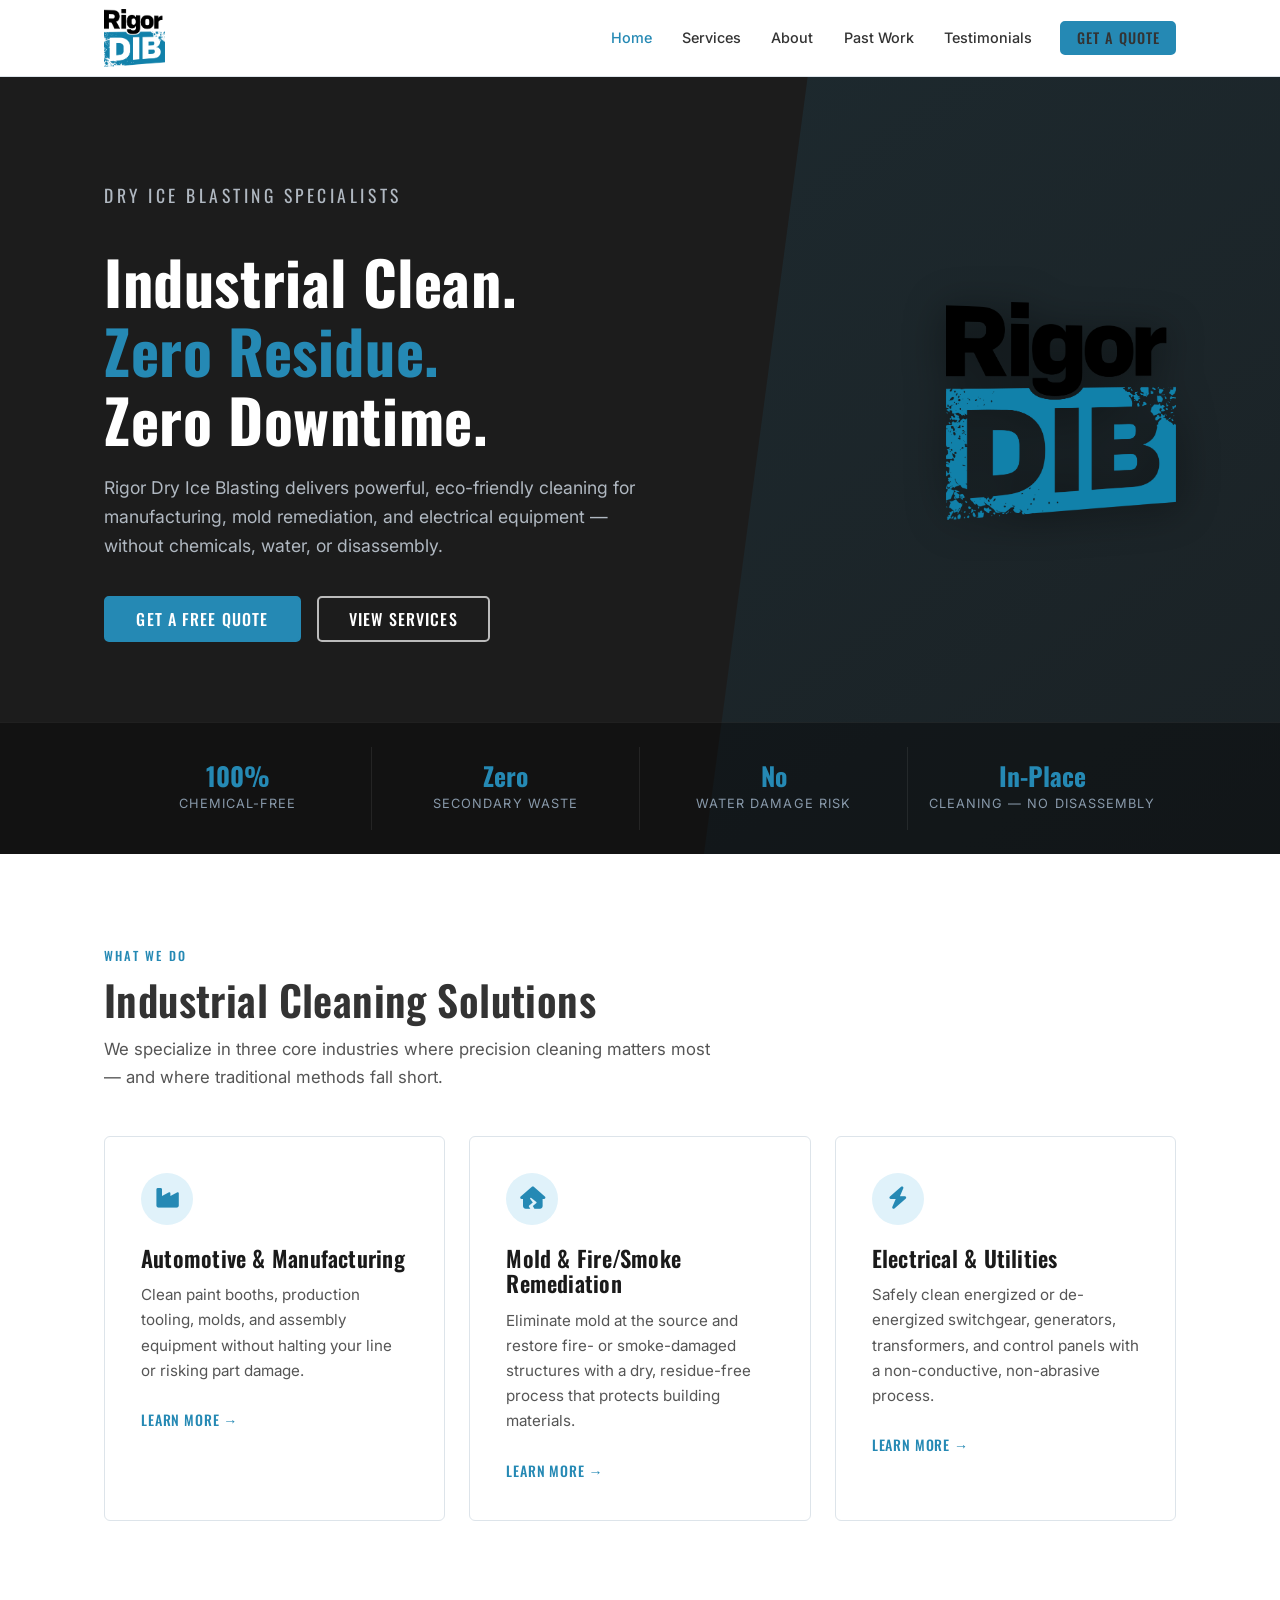
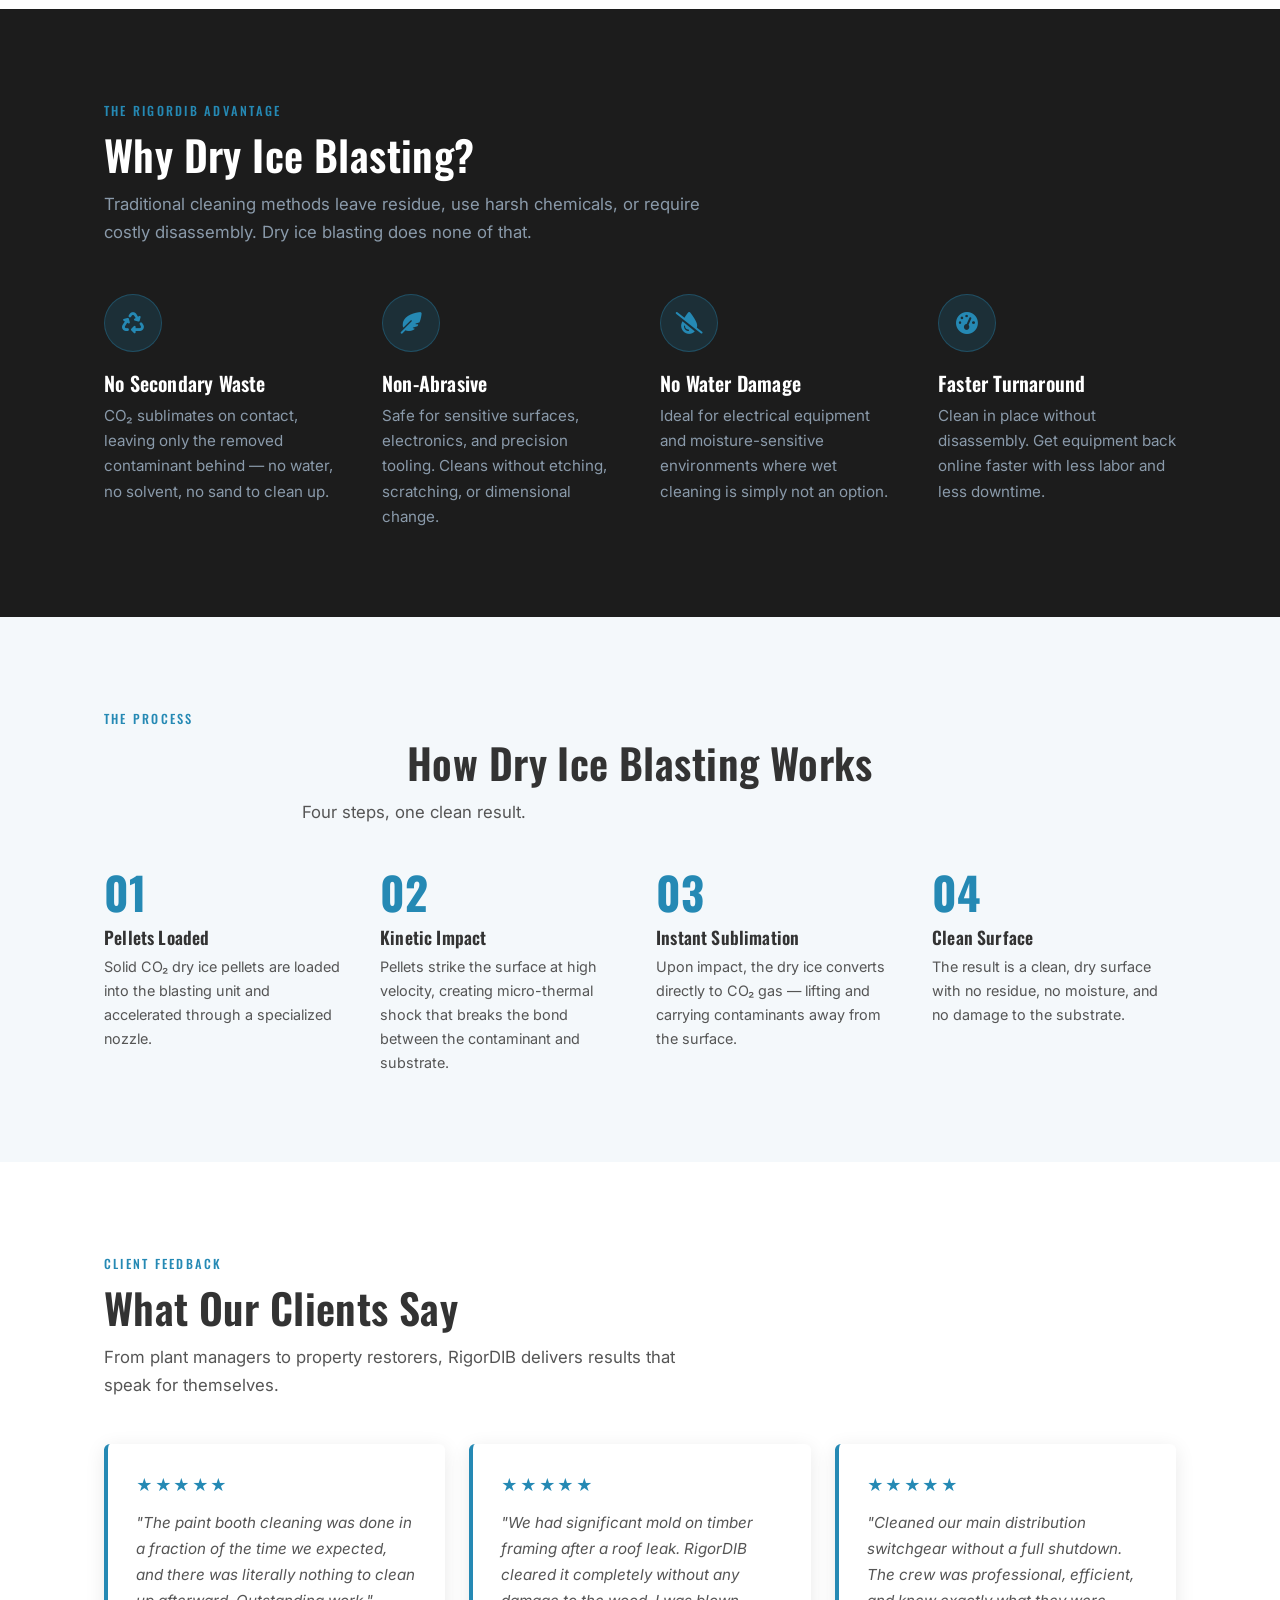
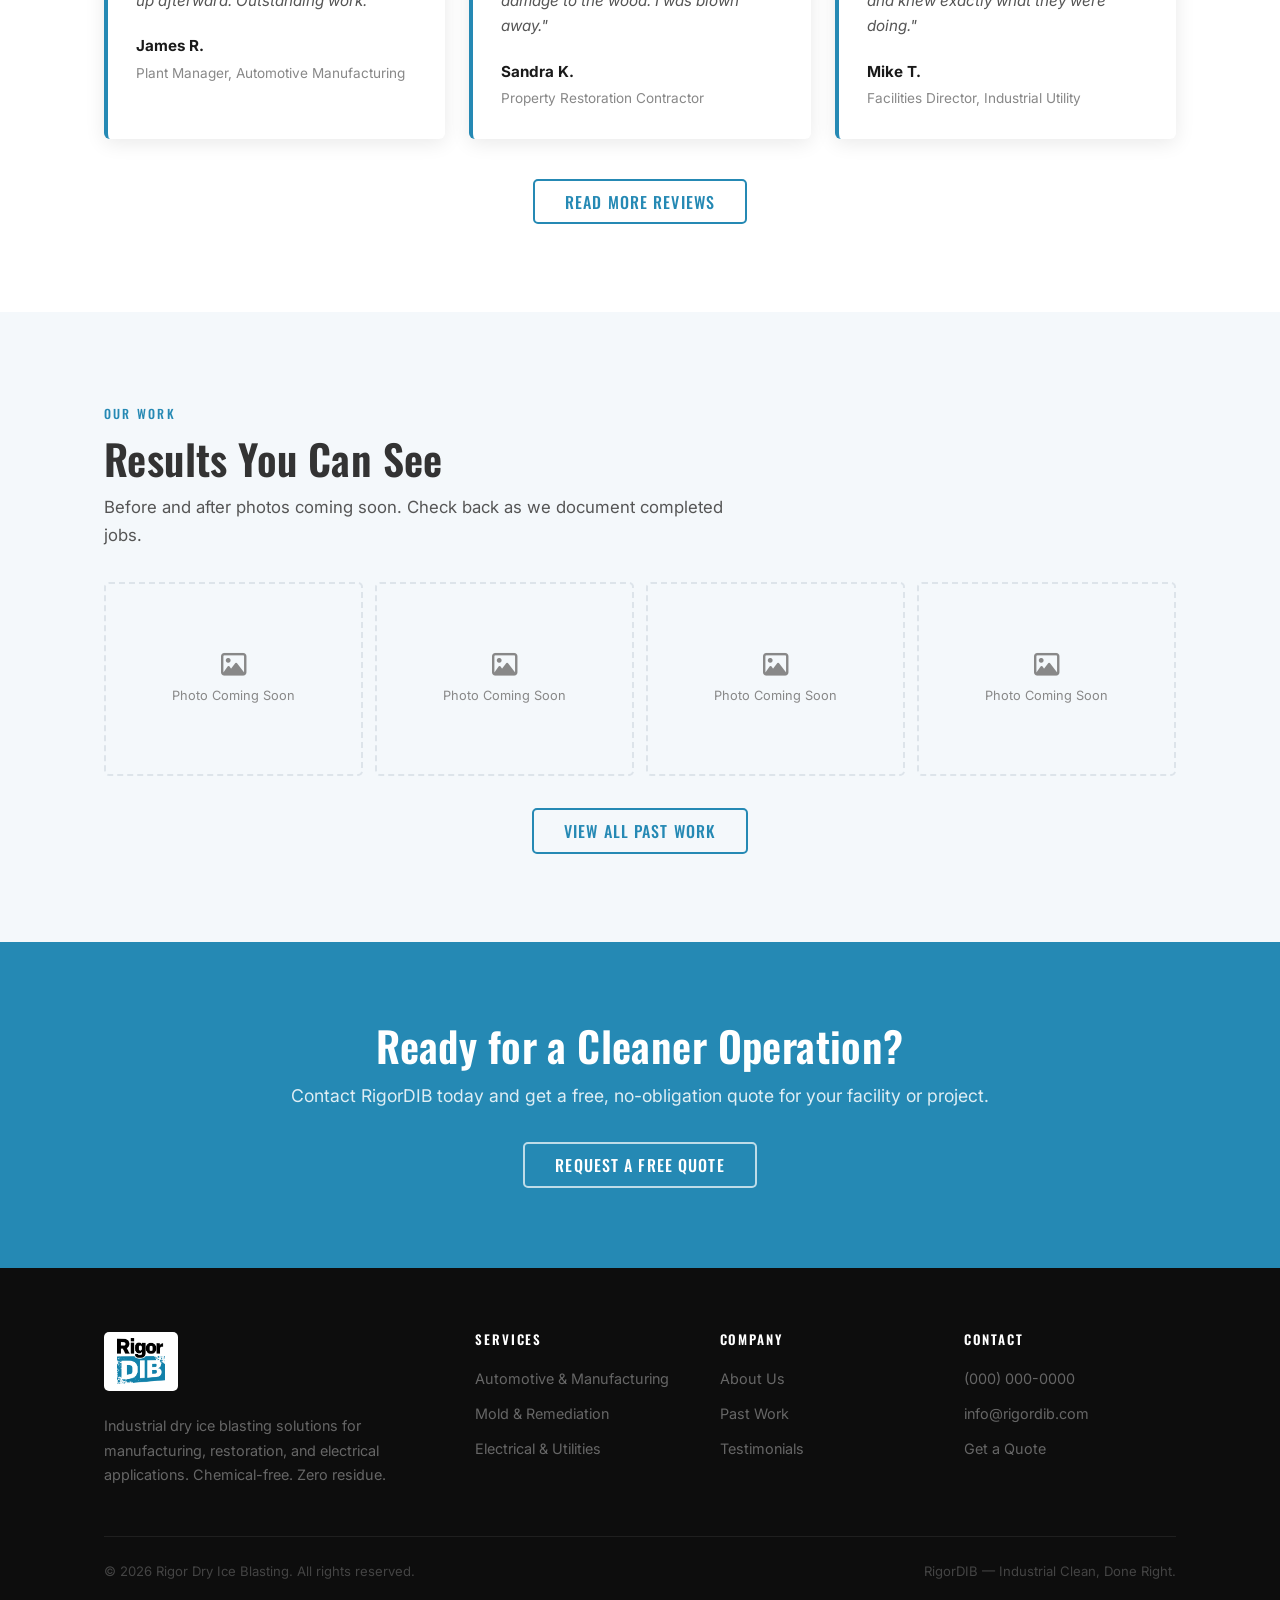
==== commit 306632b6: "Move hero logo inline beside text block" ====
--- a/index.html
+++ b/index.html
@@ -37,17 +37,21 @@
     <!-- ── Hero ───────────────────────────────────────────── -->
     <section class="hero">
       <div class="hero-shape"></div>
-      <div class="hero-logo" aria-hidden="true">
-        <img src="images/RDIB full color transparent.png" alt="" />
-      </div>
       <div class="hero-body">
         <div class="container">
-          <p class="hero-label">Dry Ice Blasting Specialists</p>
-          <h1>Industrial Clean.<br /><span>Zero Residue.</span><br />Zero Downtime.</h1>
-          <p>Rigor Dry Ice Blasting delivers powerful, eco-friendly cleaning for manufacturing, mold remediation, and electrical equipment &mdash; without chemicals, water, or disassembly.</p>
-          <div class="hero-actions">
-            <a href="contact.html" class="btn btn-primary">Get a Free Quote</a>
-            <a href="services.html" class="btn btn-outline">View Services</a>
+          <div class="hero-grid">
+            <div class="hero-content">
+              <p class="hero-label">Dry Ice Blasting Specialists</p>
+              <h1>Industrial Clean.<br /><span>Zero Residue.</span><br />Zero Downtime.</h1>
+              <p>Rigor Dry Ice Blasting delivers powerful, eco-friendly cleaning for manufacturing, mold remediation, and electrical equipment &mdash; without chemicals, water, or disassembly.</p>
+              <div class="hero-actions">
+                <a href="contact.html" class="btn btn-primary">Get a Free Quote</a>
+                <a href="services.html" class="btn btn-outline">View Services</a>
+              </div>
+            </div>
+            <div class="hero-logo">
+              <img src="images/RDIB full color transparent.png" alt="Rigor Dry Ice Blasting" />
+            </div>
           </div>
         </div>
       </div>
--- a/css/styles.css
+++ b/css/styles.css
@@ -160,15 +160,17 @@
   opacity: 0.12;
   pointer-events: none;
 }
+.hero-grid {
+  display: grid;
+  grid-template-columns: 1fr auto;
+  gap: 3rem;
+  align-items: center;
+}
 .hero-logo {
-  position: absolute;
-  right: 6%;
-  top: 50%;
-  transform: translateY(-60%);
-  width: clamp(200px, 26vw, 320px);
-  z-index: 2;
+  width: clamp(160px, 18vw, 230px);
+  flex-shrink: 0;
   pointer-events: none;
-  filter: drop-shadow(0 6px 28px rgba(0,0,0,0.5));
+  filter: drop-shadow(0 4px 20px rgba(0,0,0,0.45));
 }
 
 .hero-stats {
@@ -613,7 +615,7 @@
   .stats-row { grid-template-columns: repeat(2, 1fr); }
   .stat { border-right: none; border-bottom: 1px solid rgba(255,255,255,0.06); }
   .stat:nth-child(even) { border-right: none; }
-  .hero-logo { width: clamp(160px, 20vw, 240px); right: 2%; }
+  .hero-logo { width: 160px; }
 }
 
 @media (max-width: 680px) {
@@ -633,6 +635,7 @@
   .nav-links .btn { margin-left: 0; margin-top: 0.5rem; width: 100%; text-align: center; }
   .nav-toggle { display: flex; }
   .hero-shape { display: none; }
+  .hero-grid { grid-template-columns: 1fr; }
   .hero-logo { display: none; }
   .section { padding: 4rem 0; }
   .stats-row { grid-template-columns: 1fr 1fr; }
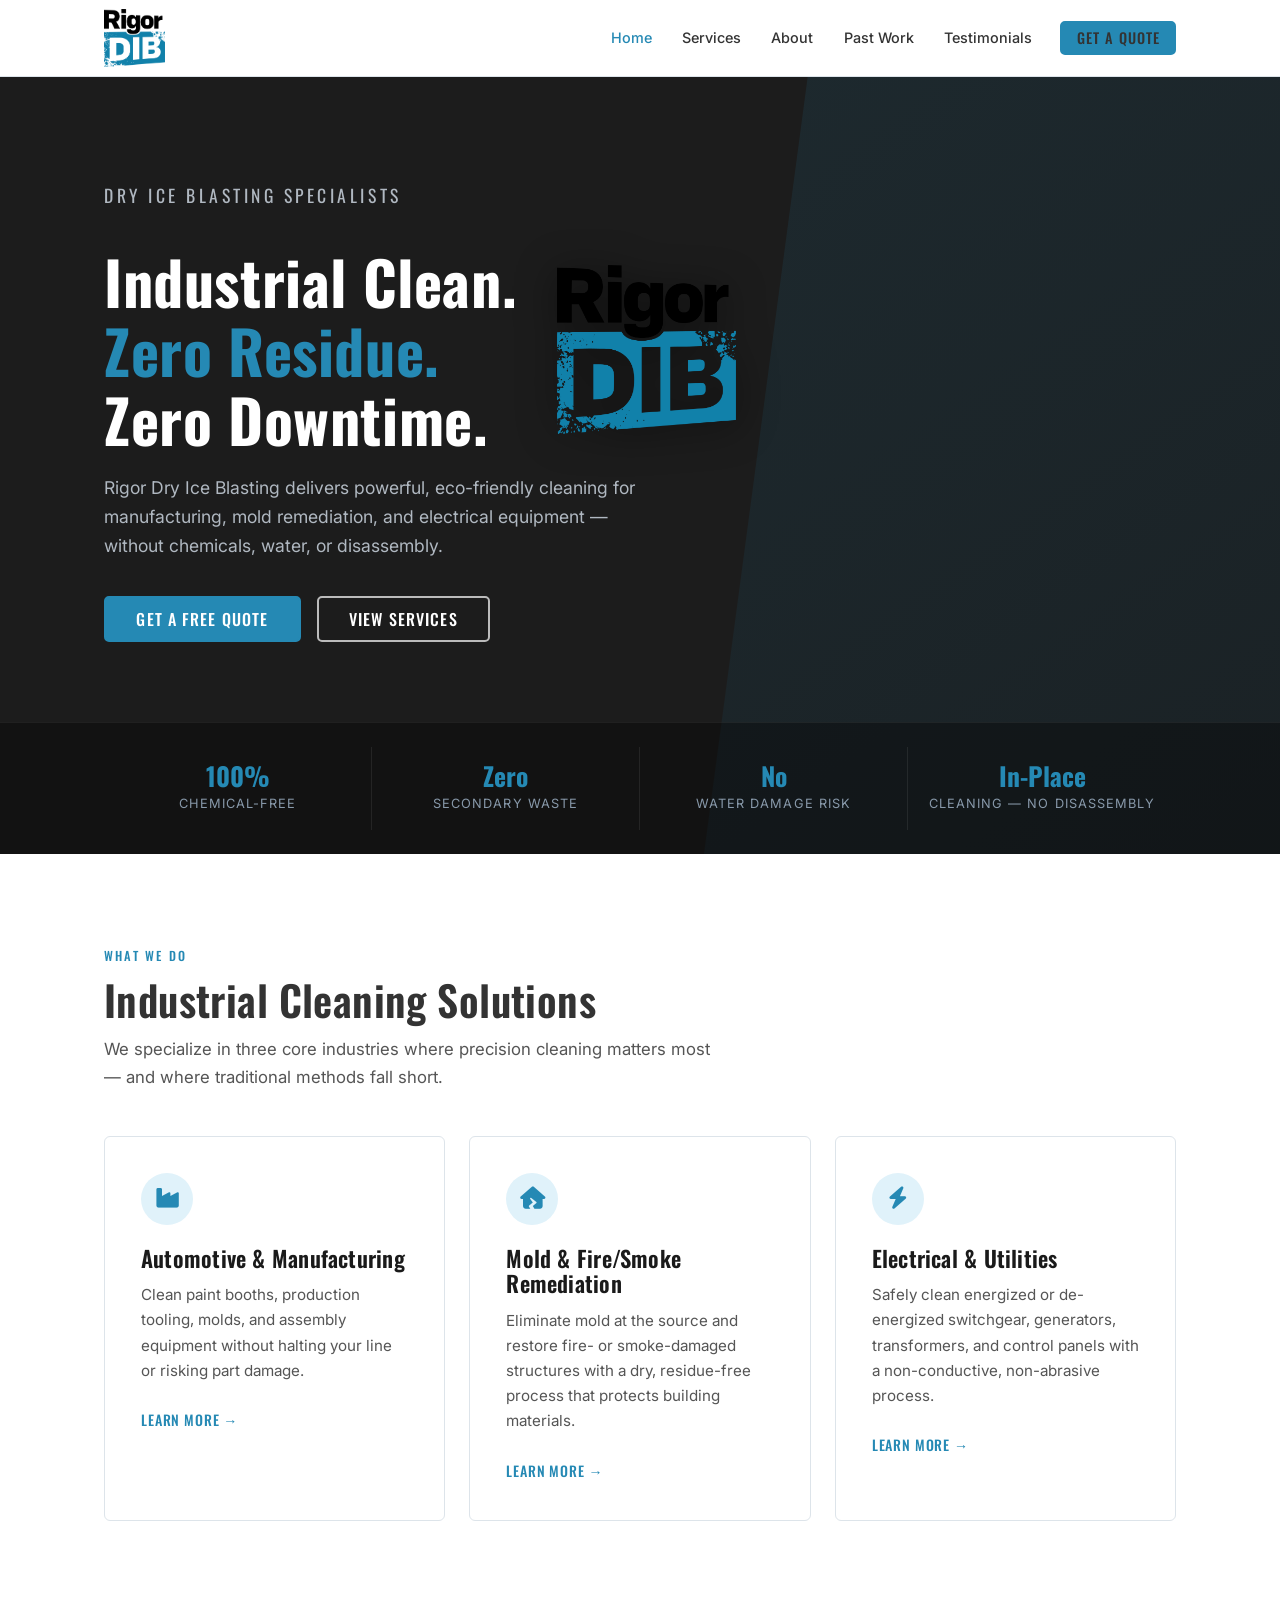
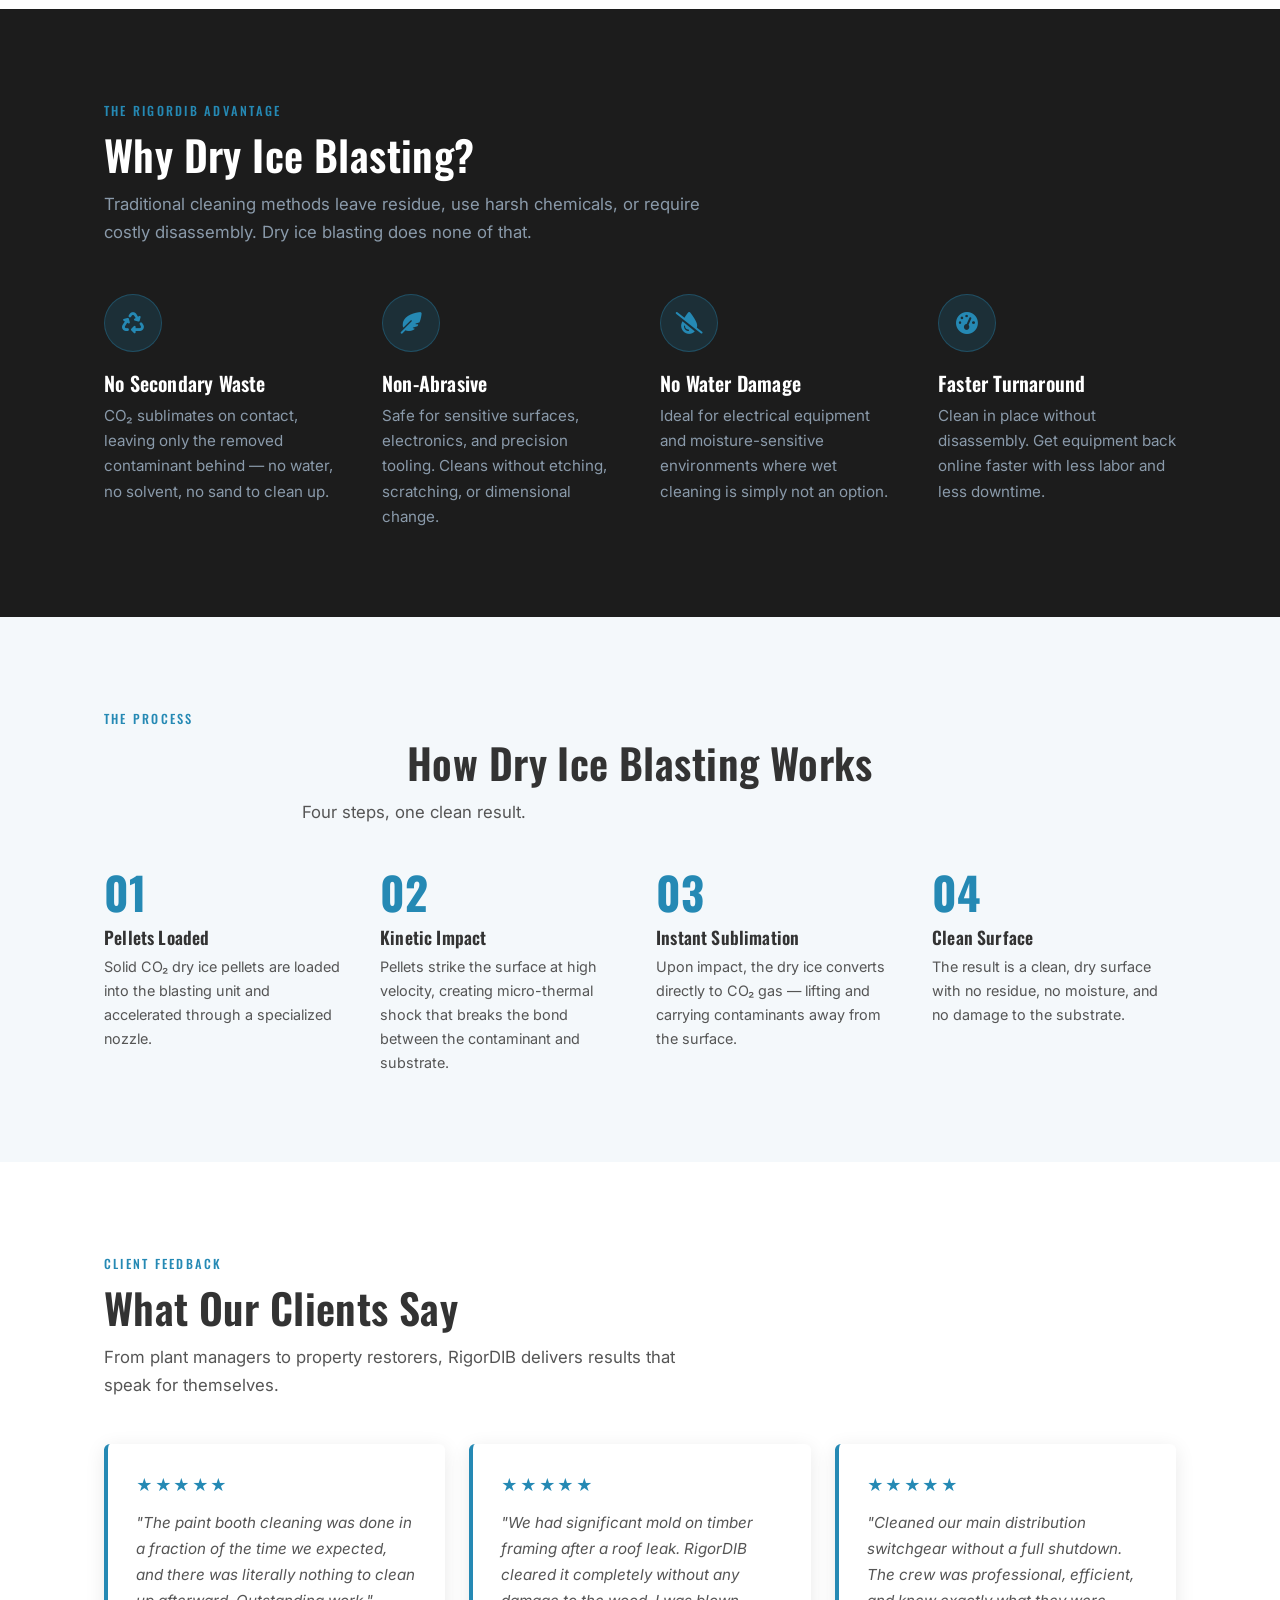
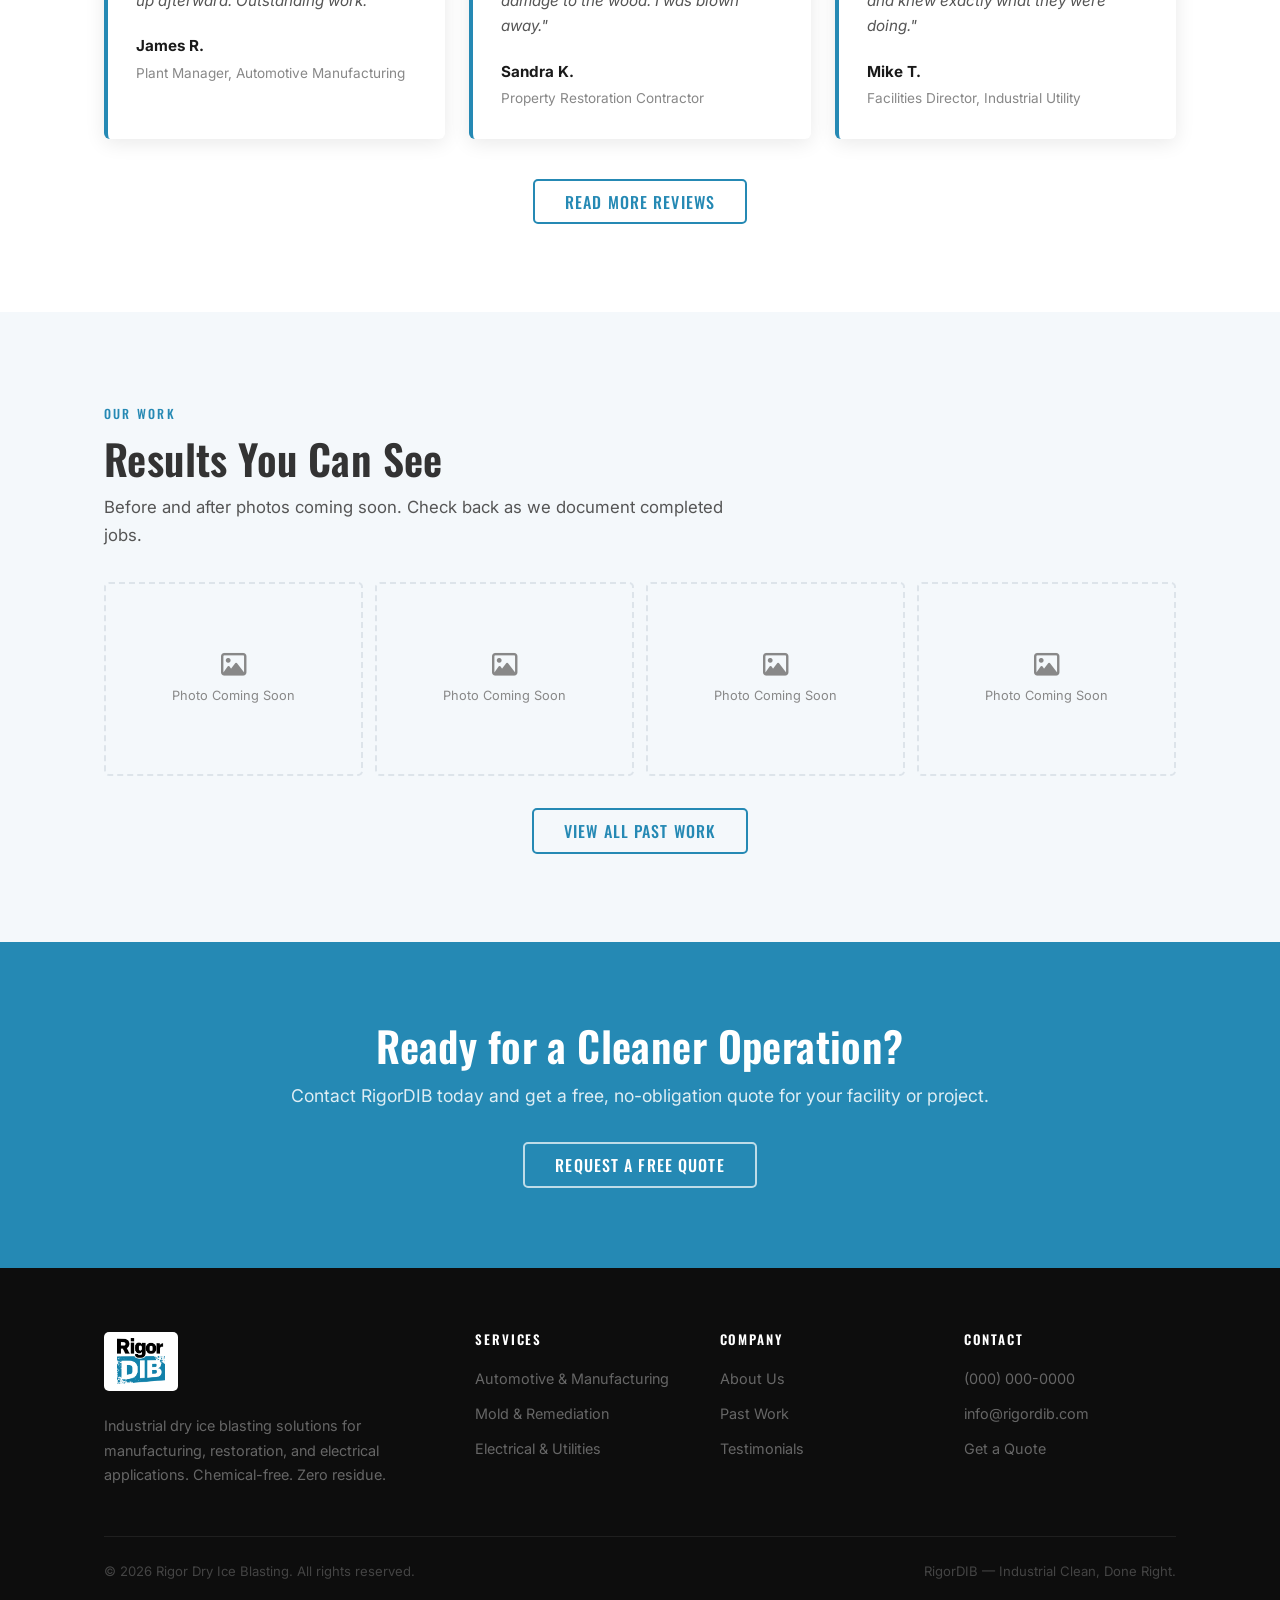
==== commit ff0e0147: "Pair logo beside h1 headline only, body text and CTAs flow below" ====
--- a/index.html
+++ b/index.html
@@ -39,19 +39,17 @@
       <div class="hero-shape"></div>
       <div class="hero-body">
         <div class="container">
-          <div class="hero-grid">
-            <div class="hero-content">
-              <p class="hero-label">Dry Ice Blasting Specialists</p>
-              <h1>Industrial Clean.<br /><span>Zero Residue.</span><br />Zero Downtime.</h1>
-              <p>Rigor Dry Ice Blasting delivers powerful, eco-friendly cleaning for manufacturing, mold remediation, and electrical equipment &mdash; without chemicals, water, or disassembly.</p>
-              <div class="hero-actions">
-                <a href="contact.html" class="btn btn-primary">Get a Free Quote</a>
-                <a href="services.html" class="btn btn-outline">View Services</a>
-              </div>
-            </div>
+          <p class="hero-label">Dry Ice Blasting Specialists</p>
+          <div class="hero-headline-row">
+            <h1>Industrial Clean.<br /><span>Zero Residue.</span><br />Zero Downtime.</h1>
             <div class="hero-logo">
               <img src="images/RDIB full color transparent.png" alt="Rigor Dry Ice Blasting" />
             </div>
+          </div>
+          <p>Rigor Dry Ice Blasting delivers powerful, eco-friendly cleaning for manufacturing, mold remediation, and electrical equipment &mdash; without chemicals, water, or disassembly.</p>
+          <div class="hero-actions">
+            <a href="contact.html" class="btn btn-primary">Get a Free Quote</a>
+            <a href="services.html" class="btn btn-outline">View Services</a>
           </div>
         </div>
       </div>
--- a/css/styles.css
+++ b/css/styles.css
@@ -160,14 +160,15 @@
   opacity: 0.12;
   pointer-events: none;
 }
-.hero-grid {
-  display: grid;
-  grid-template-columns: 1fr auto;
-  gap: 3rem;
-  align-items: center;
-}
+.hero-headline-row {
+  display: flex;
+  align-items: center;
+  gap: 2.5rem;
+  margin-bottom: 1.25rem;
+}
+.hero-headline-row h1 { margin-bottom: 0; }
 .hero-logo {
-  width: clamp(160px, 18vw, 230px);
+  width: clamp(130px, 14vw, 190px);
   flex-shrink: 0;
   pointer-events: none;
   filter: drop-shadow(0 4px 20px rgba(0,0,0,0.45));
@@ -615,7 +616,7 @@
   .stats-row { grid-template-columns: repeat(2, 1fr); }
   .stat { border-right: none; border-bottom: 1px solid rgba(255,255,255,0.06); }
   .stat:nth-child(even) { border-right: none; }
-  .hero-logo { width: 160px; }
+  .hero-logo { width: 130px; }
 }
 
 @media (max-width: 680px) {
@@ -635,7 +636,7 @@
   .nav-links .btn { margin-left: 0; margin-top: 0.5rem; width: 100%; text-align: center; }
   .nav-toggle { display: flex; }
   .hero-shape { display: none; }
-  .hero-grid { grid-template-columns: 1fr; }
+  .hero-headline-row { gap: 1.5rem; }
   .hero-logo { display: none; }
   .section { padding: 4rem 0; }
   .stats-row { grid-template-columns: 1fr 1fr; }
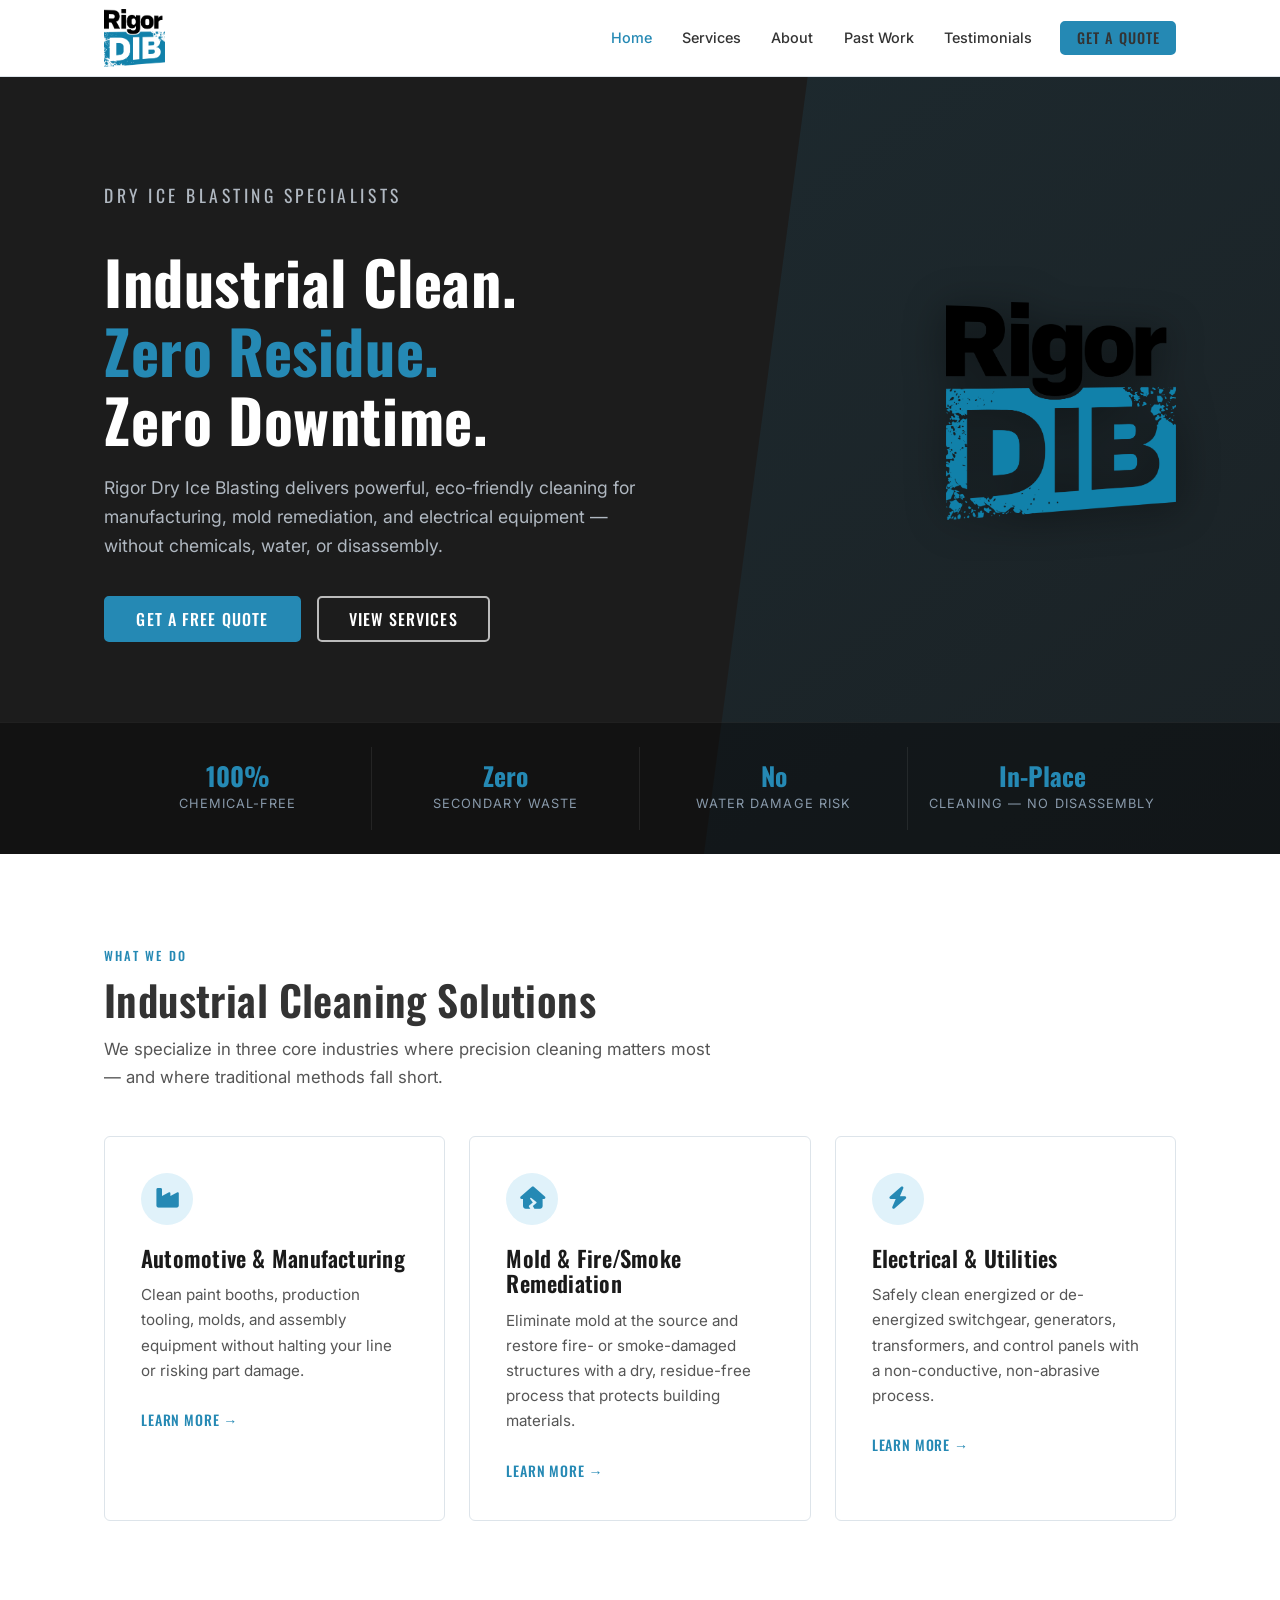
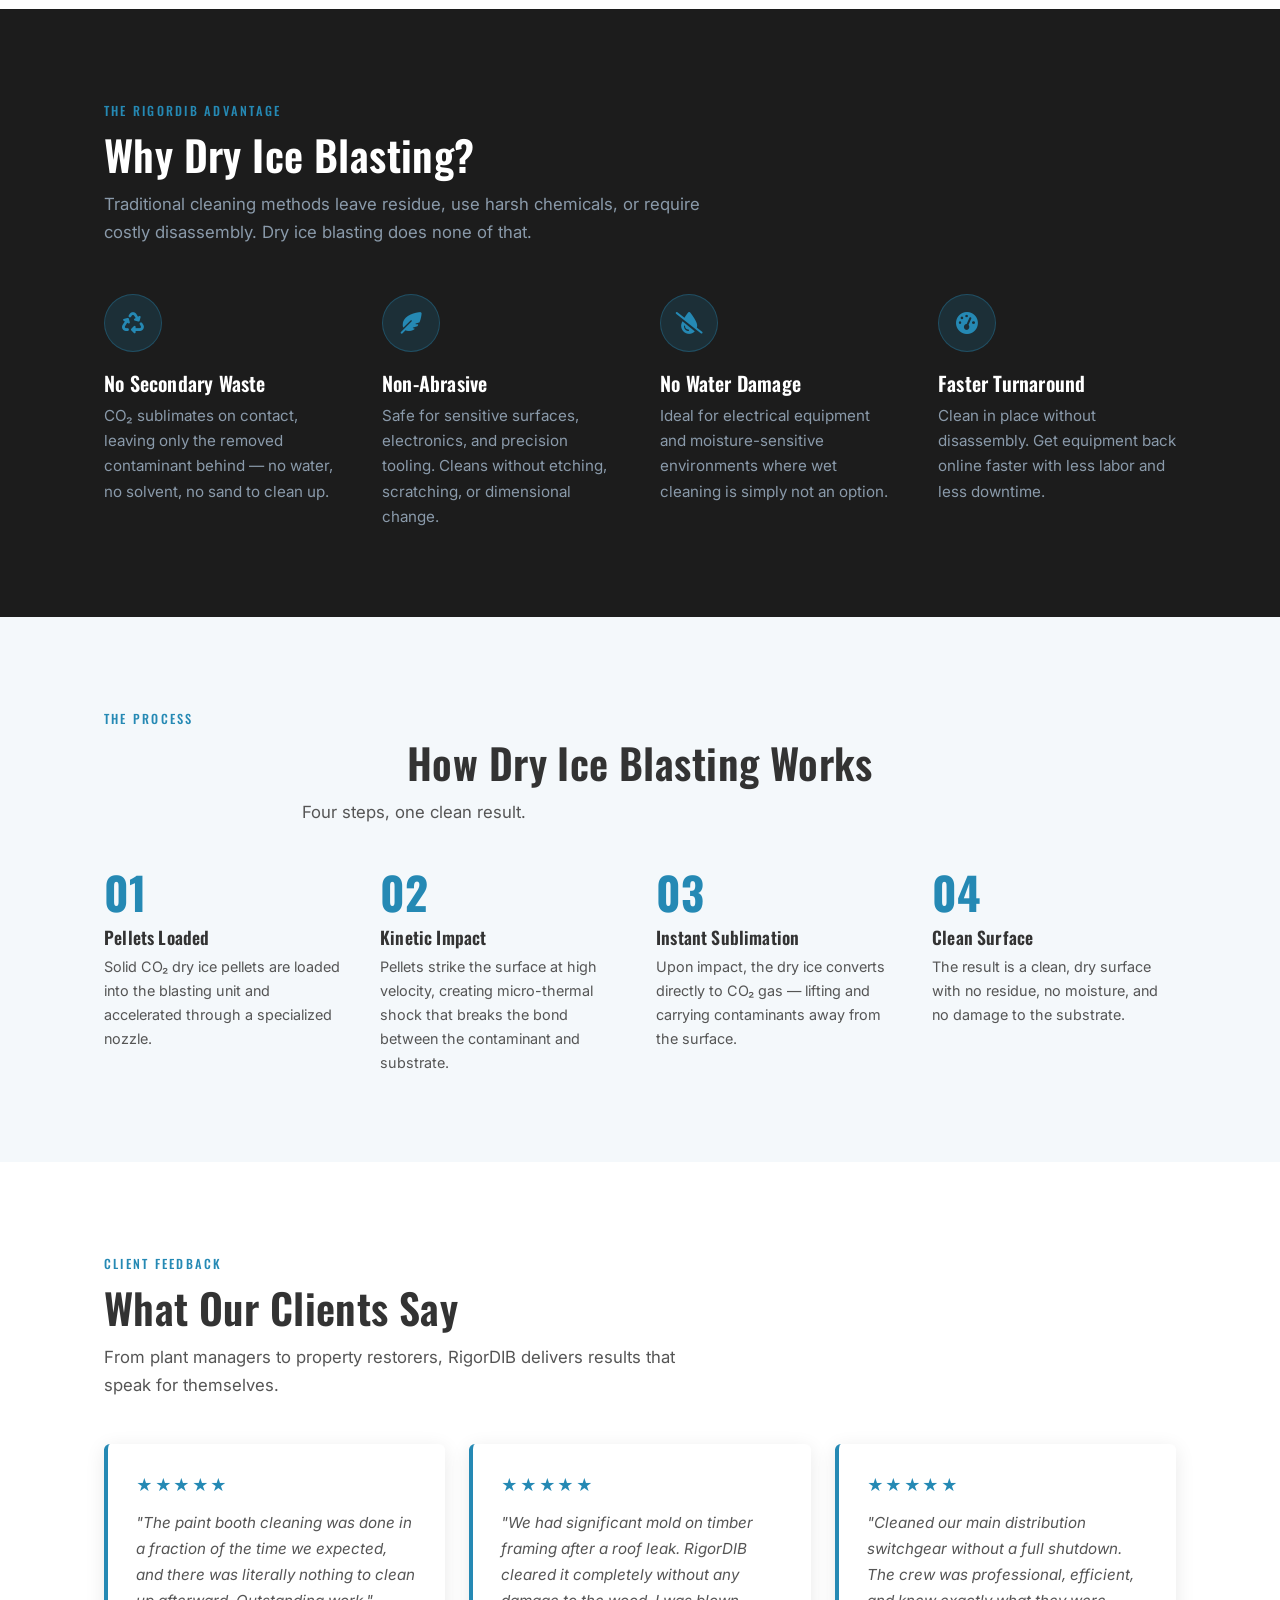
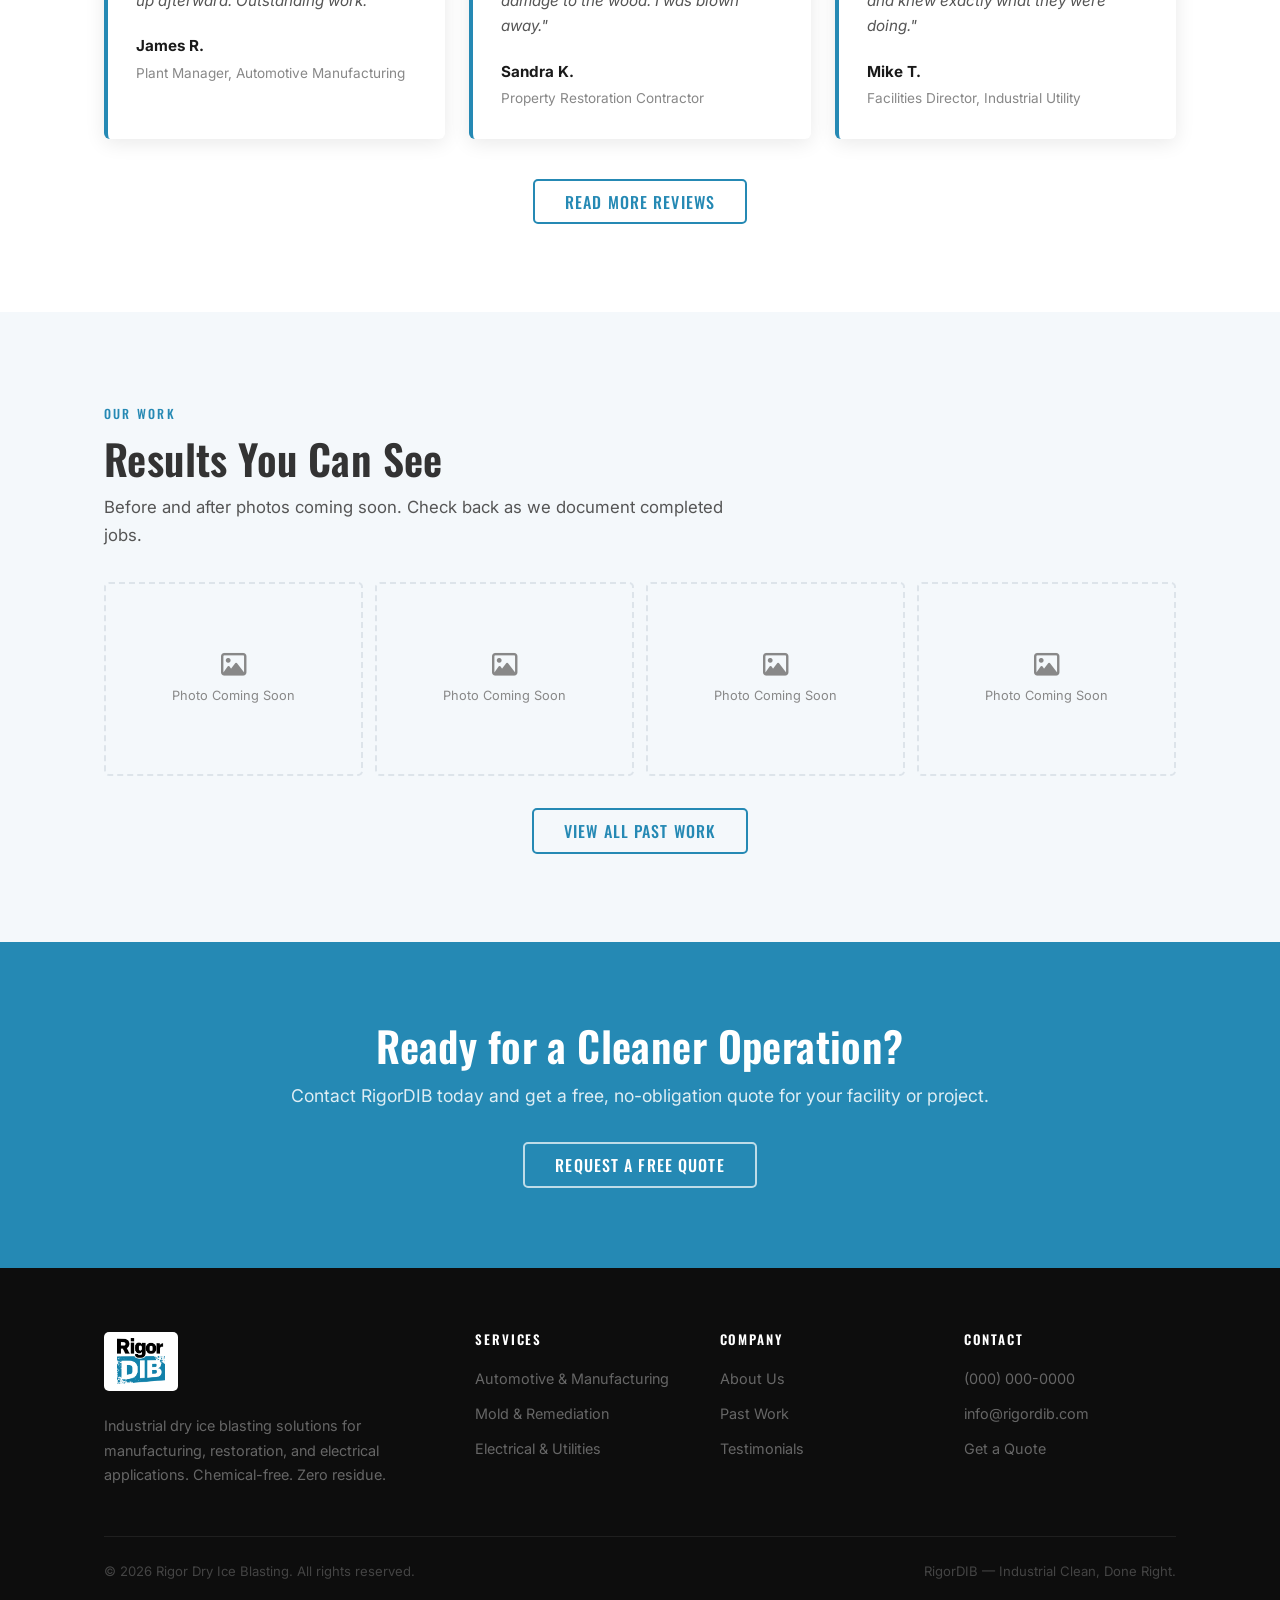
==== commit 239f8dde: "Revert "Pair logo beside h1 headline only, body text and CTAs flow below" This reverts commit ff0e01" ====
--- a/index.html
+++ b/index.html
@@ -39,17 +39,19 @@
       <div class="hero-shape"></div>
       <div class="hero-body">
         <div class="container">
-          <p class="hero-label">Dry Ice Blasting Specialists</p>
-          <div class="hero-headline-row">
-            <h1>Industrial Clean.<br /><span>Zero Residue.</span><br />Zero Downtime.</h1>
+          <div class="hero-grid">
+            <div class="hero-content">
+              <p class="hero-label">Dry Ice Blasting Specialists</p>
+              <h1>Industrial Clean.<br /><span>Zero Residue.</span><br />Zero Downtime.</h1>
+              <p>Rigor Dry Ice Blasting delivers powerful, eco-friendly cleaning for manufacturing, mold remediation, and electrical equipment &mdash; without chemicals, water, or disassembly.</p>
+              <div class="hero-actions">
+                <a href="contact.html" class="btn btn-primary">Get a Free Quote</a>
+                <a href="services.html" class="btn btn-outline">View Services</a>
+              </div>
+            </div>
             <div class="hero-logo">
               <img src="images/RDIB full color transparent.png" alt="Rigor Dry Ice Blasting" />
             </div>
-          </div>
-          <p>Rigor Dry Ice Blasting delivers powerful, eco-friendly cleaning for manufacturing, mold remediation, and electrical equipment &mdash; without chemicals, water, or disassembly.</p>
-          <div class="hero-actions">
-            <a href="contact.html" class="btn btn-primary">Get a Free Quote</a>
-            <a href="services.html" class="btn btn-outline">View Services</a>
           </div>
         </div>
       </div>
--- a/css/styles.css
+++ b/css/styles.css
@@ -160,15 +160,14 @@
   opacity: 0.12;
   pointer-events: none;
 }
-.hero-headline-row {
-  display: flex;
-  align-items: center;
-  gap: 2.5rem;
-  margin-bottom: 1.25rem;
-}
-.hero-headline-row h1 { margin-bottom: 0; }
+.hero-grid {
+  display: grid;
+  grid-template-columns: 1fr auto;
+  gap: 3rem;
+  align-items: center;
+}
 .hero-logo {
-  width: clamp(130px, 14vw, 190px);
+  width: clamp(160px, 18vw, 230px);
   flex-shrink: 0;
   pointer-events: none;
   filter: drop-shadow(0 4px 20px rgba(0,0,0,0.45));
@@ -616,7 +615,7 @@
   .stats-row { grid-template-columns: repeat(2, 1fr); }
   .stat { border-right: none; border-bottom: 1px solid rgba(255,255,255,0.06); }
   .stat:nth-child(even) { border-right: none; }
-  .hero-logo { width: 130px; }
+  .hero-logo { width: 160px; }
 }
 
 @media (max-width: 680px) {
@@ -636,7 +635,7 @@
   .nav-links .btn { margin-left: 0; margin-top: 0.5rem; width: 100%; text-align: center; }
   .nav-toggle { display: flex; }
   .hero-shape { display: none; }
-  .hero-headline-row { gap: 1.5rem; }
+  .hero-grid { grid-template-columns: 1fr; }
   .hero-logo { display: none; }
   .section { padding: 4rem 0; }
   .stats-row { grid-template-columns: 1fr 1fr; }
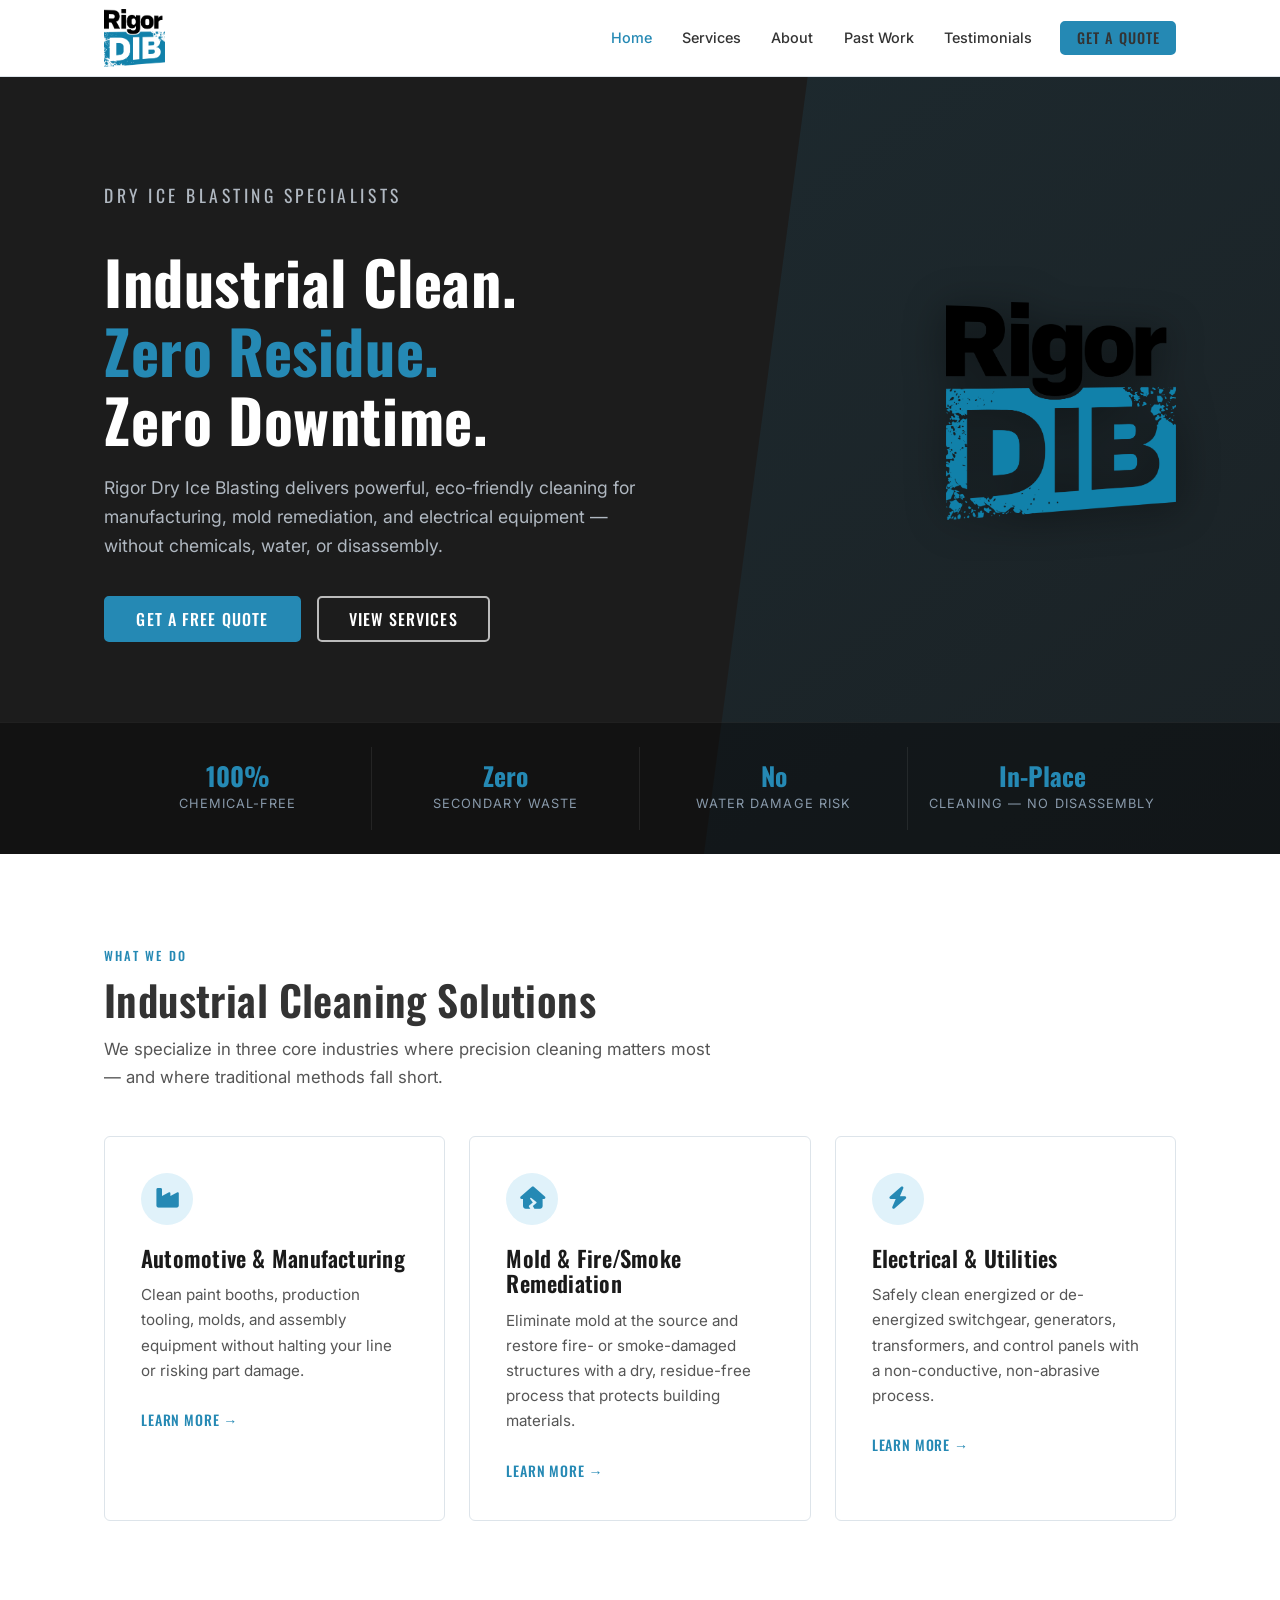
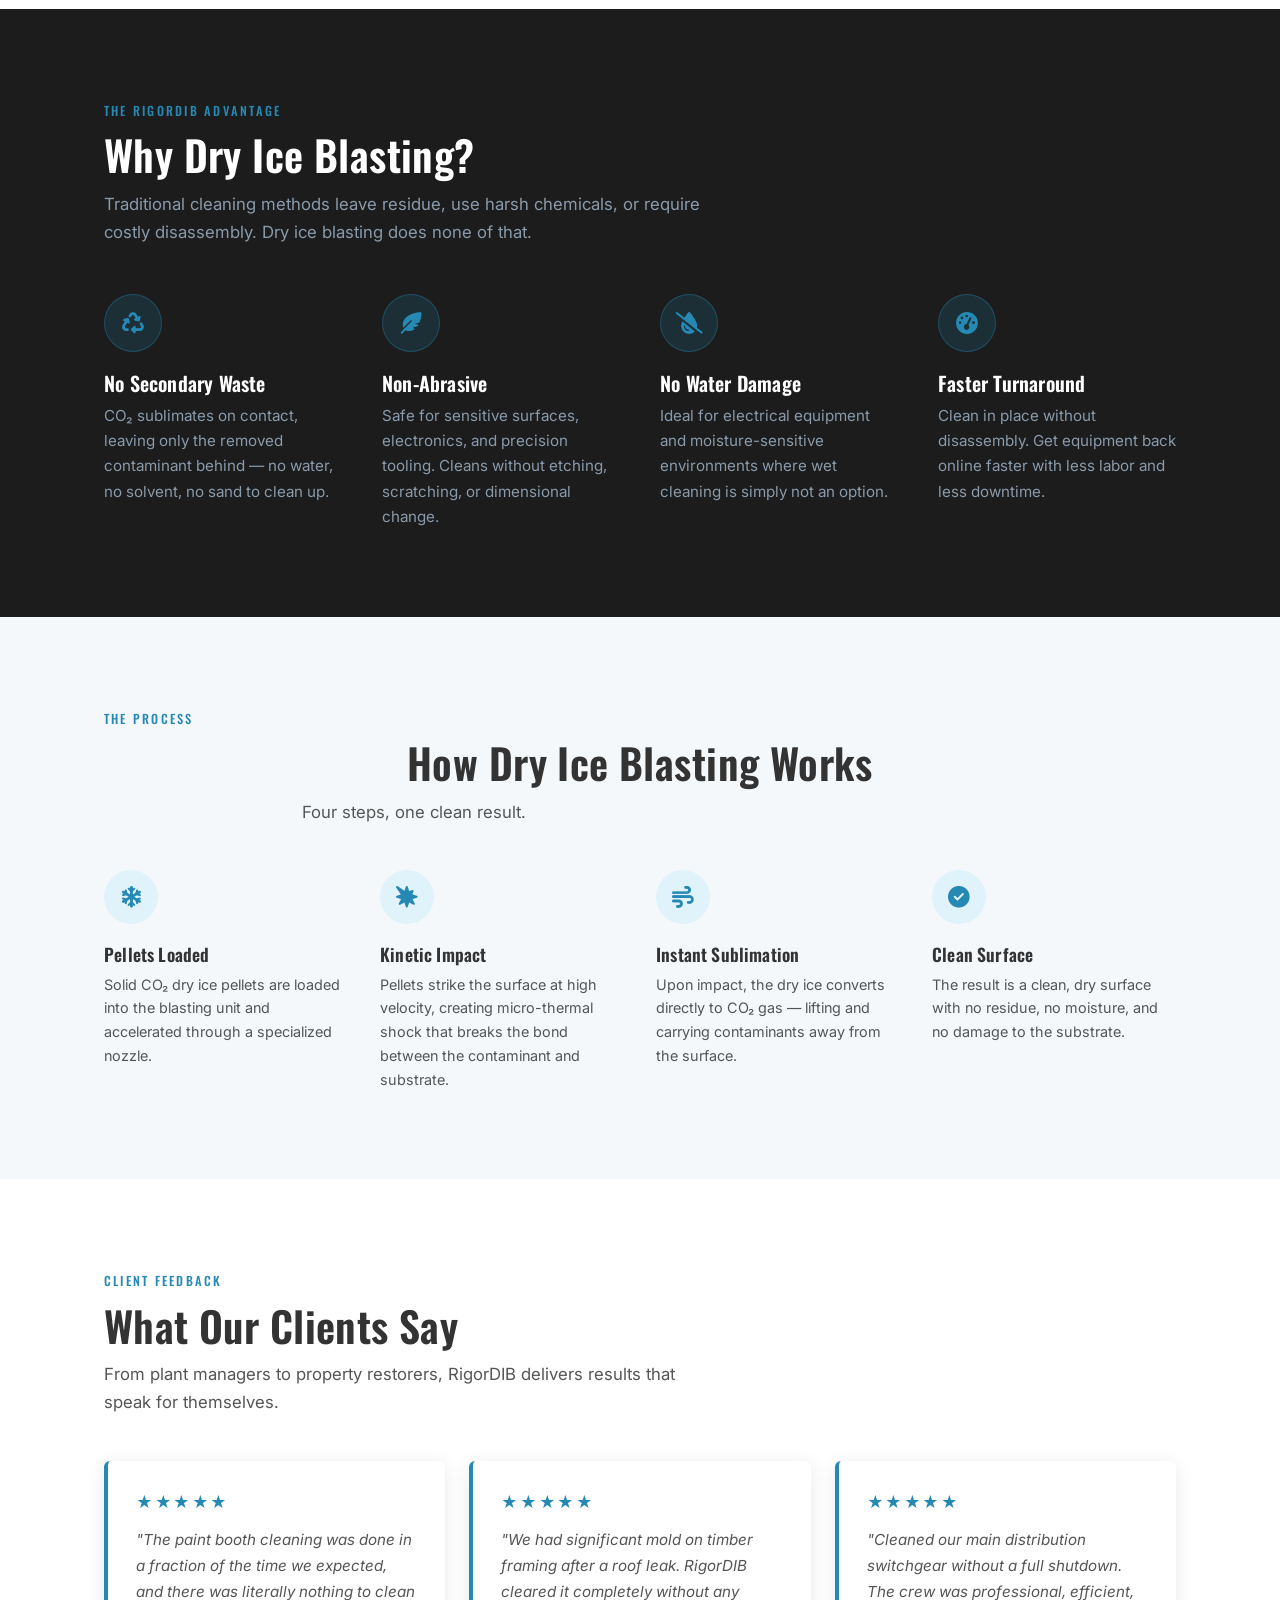
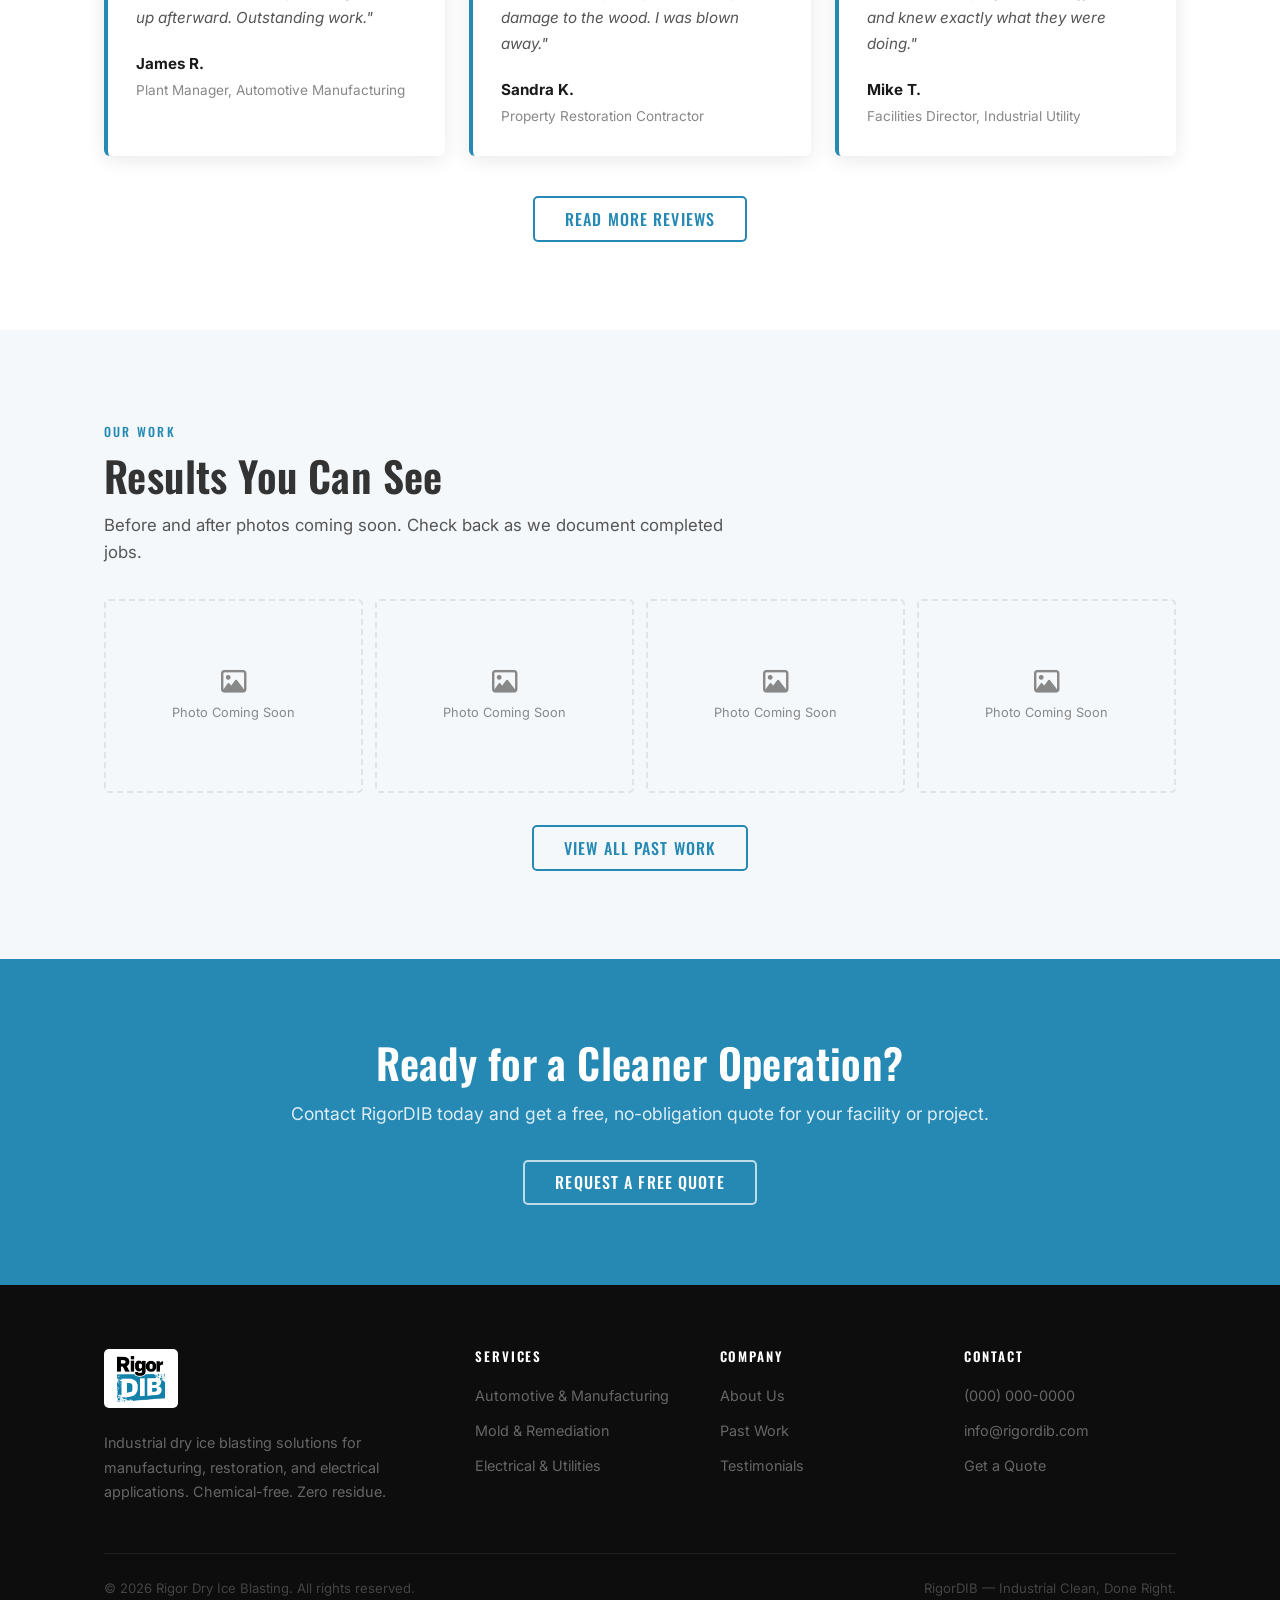
==== commit eedf5f07: "Replace step numbers with blue icon circles in How It Works section" ====
--- a/index.html
+++ b/index.html
@@ -139,18 +139,22 @@
         <p class="section-lead center">Four steps, one clean result.</p>
         <div class="steps-grid">
           <div class="step">
+            <div class="step-icon"><i class="fa-solid fa-snowflake"></i></div>
             <h3>Pellets Loaded</h3>
             <p>Solid CO&#8322; dry ice pellets are loaded into the blasting unit and accelerated through a specialized nozzle.</p>
           </div>
           <div class="step">
+            <div class="step-icon"><i class="fa-solid fa-burst"></i></div>
             <h3>Kinetic Impact</h3>
             <p>Pellets strike the surface at high velocity, creating micro-thermal shock that breaks the bond between the contaminant and substrate.</p>
           </div>
           <div class="step">
+            <div class="step-icon"><i class="fa-solid fa-wind"></i></div>
             <h3>Instant Sublimation</h3>
             <p>Upon impact, the dry ice converts directly to CO&#8322; gas &mdash; lifting and carrying contaminants away from the surface.</p>
           </div>
           <div class="step">
+            <div class="step-icon"><i class="fa-solid fa-circle-check"></i></div>
             <h3>Clean Surface</h3>
             <p>The result is a clean, dry surface with no residue, no moisture, and no damage to the substrate.</p>
           </div>
--- a/css/styles.css
+++ b/css/styles.css
@@ -284,18 +284,18 @@
   display: grid;
   grid-template-columns: repeat(auto-fit, minmax(210px, 1fr));
   gap: 2rem;
-  counter-reset: step;
-}
-.step { counter-increment: step; }
-.step::before {
-  content: counter(step, decimal-leading-zero);
-  font-family: 'Oswald', sans-serif;
-  font-size: 2.8rem;
-  font-weight: 700;
-  color: var(--blue);
-  display: block;
-  line-height: 1;
-  margin-bottom: 0.75rem;
+}
+.step-icon {
+  width: 54px;
+  height: 54px;
+  background: var(--blue-light);
+  border-radius: 50%;
+  display: flex;
+  align-items: center;
+  justify-content: center;
+  margin-bottom: 1.25rem;
+  color: var(--blue);
+  font-size: 1.35rem;
 }
 .step h3 { font-size: 1.1rem; margin-bottom: 0.5rem; }
 .step p  { font-size: 0.9rem; }
